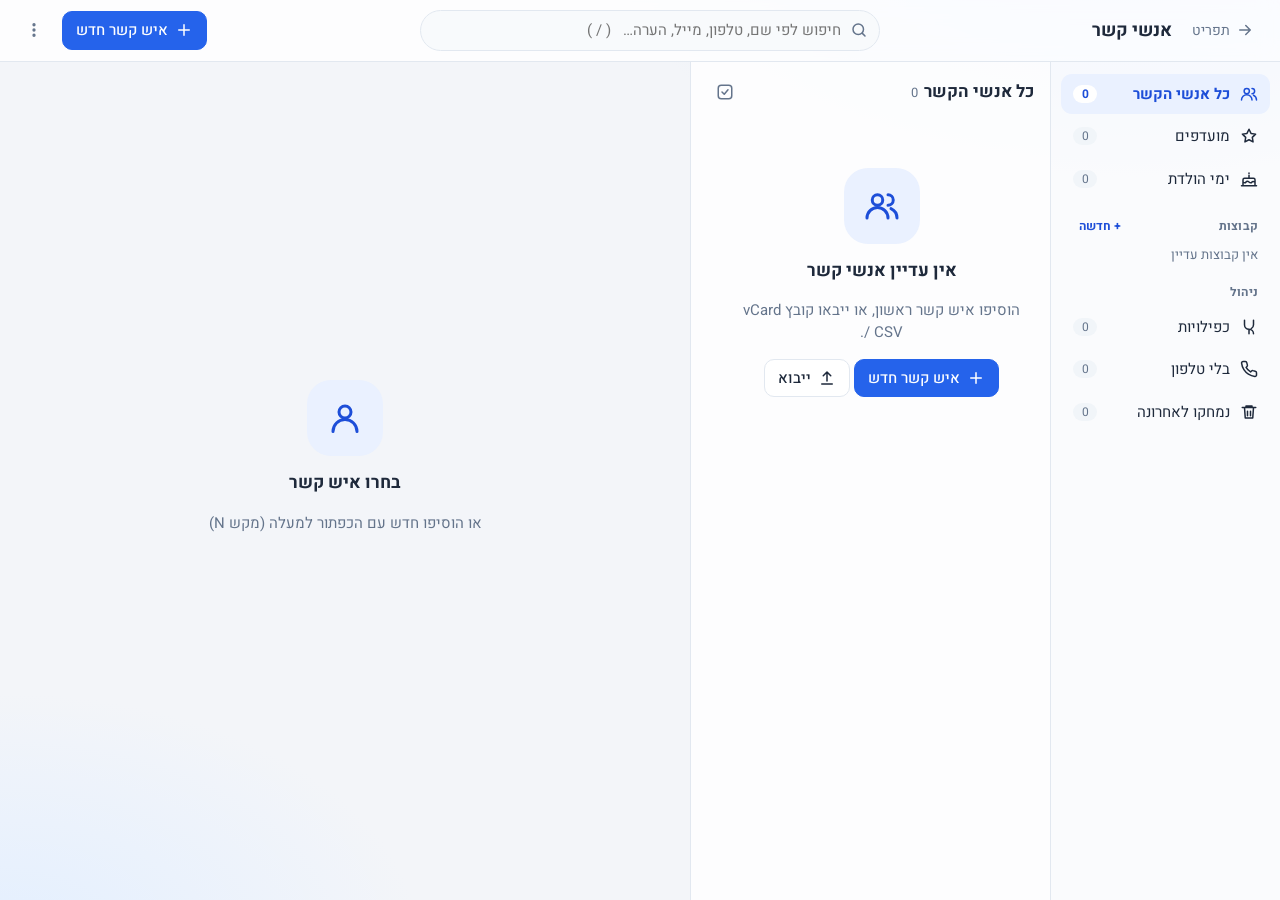
==== contacts.html @ cca6d405 "Add files via upload" ====
<!DOCTYPE html>
<html lang="he" dir="rtl">
<head>
<meta charset="utf-8">
<meta name="viewport" content="width=device-width, initial-scale=1">
<title>אנשי קשר</title>
<link href="https://fonts.googleapis.com/css2?family=Heebo:wght@400;500;700;800&display=swap" rel="stylesheet">
<link rel="stylesheet" href="site.css">
<style>
:root{--bg:#f3f5f9;--ink:#1e293b;--mut:#64748b;--line:#e2e8f0;--card:#fff;--ac:#2563eb;--ac2:#1d4ed8;--acs:#eaf1ff;--bad:#dc2626;--bads:#fee2e2;--soft:#f8fafc;--ok:#15803d;--star:#f59e0b}
*{box-sizing:border-box}
html,body{height:100%}
body{margin:0;color:var(--ink);font:15px/1.5 Heebo,'Segoe UI',Arial,sans-serif;background:radial-gradient(900px 480px at 88% -10%,#dbe7ff 0,transparent 60%),radial-gradient(700px 420px at 0% 105%,#e3efff 0,transparent 60%),var(--bg);background-attachment:fixed;display:flex;flex-direction:column;overflow:hidden}
:focus-visible{outline:2px solid var(--ac);outline-offset:2px}
[hidden]{display:none!important}
button{font:inherit;cursor:pointer}
input,select,textarea{font:inherit;color:inherit}
svg.i{width:18px;height:18px;fill:none;stroke:currentColor;stroke-width:2;stroke-linecap:round;stroke-linejoin:round;flex:none}

/* header */
header{background:#ffffffcc;backdrop-filter:blur(10px);border-bottom:1px solid var(--line);padding:10px 16px;display:flex;align-items:center;gap:10px;flex:none;z-index:20}
header h1{margin:0;font-size:18px;font-weight:700;white-space:nowrap}
.back{display:inline-flex;align-items:center;gap:6px;color:var(--mut);text-decoration:none;padding:6px 10px;border-radius:8px;font-size:14px;transition:background .15s,color .15s}
.back:hover{background:var(--acs);color:var(--ac2)}
.back svg{transform:scaleX(-1)}
.search{flex:1;max-width:460px;position:relative;margin-inline:auto}
.search svg{position:absolute;top:50%;right:12px;transform:translateY(-50%);color:var(--mut);pointer-events:none}
.search input{width:100%;border:1px solid var(--line);background:var(--soft);border-radius:99px;padding:8px 38px 8px 36px;outline:none;transition:border-color .15s,box-shadow .15s,background .15s}
.search input:focus{background:#fff;border-color:#93b4f5;box-shadow:0 0 0 3px #2563eb1f}
.search .x{position:absolute;top:50%;left:8px;transform:translateY(-50%);border:0;background:none;color:var(--mut);padding:4px;border-radius:50%;display:none}
.search.has .x{display:block}
.btn{display:inline-flex;align-items:center;gap:7px;border:1px solid var(--line);background:#fff;color:var(--ink);border-radius:10px;padding:7px 13px;font-weight:500;transition:background .15s,border-color .15s,transform .1s}
.btn:hover{background:var(--soft);border-color:#cbd5e1}
.btn:active{transform:scale(.97)}
.btn.pri{background:var(--ac);border-color:var(--ac);color:#fff}
.btn.pri:hover{background:var(--ac2)}
.btn.bad{color:var(--bad)}
.btn.bad:hover{background:var(--bads);border-color:#fca5a5}
.ib{width:36px;height:36px;display:inline-grid;place-items:center;border:0;background:none;border-radius:10px;color:var(--mut);transition:background .15s,color .15s}
.ib:hover{background:var(--acs);color:var(--ac2)}
.ib.on{color:var(--star)}
.ib.on svg{fill:var(--star)}
#menuBtn,#burger{position:relative}
.menu{position:absolute;top:calc(100% + 6px);left:0;min-width:230px;background:#fff;border:1px solid var(--line);border-radius:14px;box-shadow:0 18px 40px #0f172a24;padding:6px;z-index:50;animation:dlgIn .2s both}
.menu button{display:flex;width:100%;align-items:center;gap:10px;border:0;background:none;text-align:right;padding:9px 12px;border-radius:9px;color:var(--ink)}
.menu button:hover{background:var(--acs)}
.menu hr{border:0;border-top:1px solid var(--line);margin:5px 4px}
.menu .lbl{font-size:12px;color:var(--mut);padding:6px 12px 2px}
.menu button.cur{color:var(--ac2);font-weight:700}

/* layout */
.app{flex:1;min-height:0;display:grid;grid-template-columns:230px 360px 1fr;gap:0}
aside{border-inline-end:1px solid var(--line);background:#ffffffa6;overflow:auto;padding:12px 10px;display:flex;flex-direction:column;gap:2px}
.nav{display:flex;align-items:center;gap:10px;width:100%;border:0;background:none;text-align:right;padding:9px 12px;border-radius:11px;color:var(--ink);transition:background .15s}
.nav:hover{background:#eef2f9}
.nav.on{background:var(--acs);color:var(--ac2);font-weight:700}
.nav .n{margin-inline-start:auto;font-size:12px;color:var(--mut);background:#f1f5f9;border-radius:99px;padding:0 8px;min-width:24px;text-align:center}
.nav.on .n{background:#fff;color:var(--ac2)}
.side-h{display:flex;align-items:center;justify-content:space-between;color:var(--mut);font-size:12px;font-weight:700;padding:14px 12px 4px;letter-spacing:.02em}
.side-h button{border:0;background:none;color:var(--ac2);font-weight:700;font-size:12px;padding:2px 6px;border-radius:6px}
.side-h button:hover{background:var(--acs)}
.gdot{width:10px;height:10px;border-radius:50%;flex:none}

.listpane{display:flex;flex-direction:column;min-height:0;border-inline-end:1px solid var(--line);background:#ffffffd9}
.lh{padding:12px 16px 8px;display:flex;align-items:center;gap:8px;flex:none}
.lh h2{margin:0;font-size:17px;flex:1}
.lh small{color:var(--mut);font-weight:400;font-size:13px;margin-inline-start:6px}
.bulk{display:flex;align-items:center;gap:6px;padding:8px 12px;background:var(--acs);border-block:1px solid #c3d6fb;flex:none;flex-wrap:wrap}
.bulk b{margin-inline-end:auto;color:var(--ac2)}
.bulk .btn{padding:5px 10px;font-size:13px}
.lwrap{flex:1;min-height:0;position:relative;display:flex}
#list{flex:1;overflow:auto;padding:0 6px 80px;scroll-behavior:smooth}
.sec{position:sticky;top:0;z-index:2;background:#f3f6fbee;backdrop-filter:blur(6px);color:var(--ac2);font-weight:800;font-size:13px;padding:4px 12px;border-radius:8px;margin:6px 0 2px}
.row{display:flex;align-items:center;gap:12px;padding:8px 10px;border-radius:13px;cursor:pointer;transition:background .12s;user-select:none}
.row:hover{background:#eef2f9}
.row.on{background:var(--acs)}
.row .t{flex:1;min-width:0}
.row .t b{display:block;font-weight:600;white-space:nowrap;overflow:hidden;text-overflow:ellipsis}
.row .t span{display:block;color:var(--mut);font-size:13px;white-space:nowrap;overflow:hidden;text-overflow:ellipsis}
.row .st{color:var(--star);display:flex}
.row .st svg{width:15px;height:15px;fill:var(--star);stroke:var(--star)}
.row .ck{width:20px;height:20px;border-radius:6px;border:2px solid #cbd5e1;display:none;place-items:center;flex:none;background:#fff;color:#fff}
.selmode .row .ck{display:grid}
.row.pk .ck{background:var(--ac);border-color:var(--ac)}
.row .ck svg{width:13px;height:13px;stroke-width:3.2}
.av{width:42px;height:42px;border-radius:50%;display:grid;place-items:center;color:#fff;font-weight:700;font-size:16px;flex:none;overflow:hidden;background-size:cover;background-position:center}
.av img{width:100%;height:100%;object-fit:cover;display:block}
.az{width:22px;display:flex;flex-direction:column;justify-content:center;align-items:center;font-size:10px;color:var(--mut);padding:4px 0;flex:none;overflow:hidden}
.az button{border:0;background:none;color:inherit;font-size:10.5px;line-height:1.35;padding:0 4px;font-weight:700}
.az button:hover{color:var(--ac2)}
.fab{position:absolute;bottom:16px;left:16px;width:54px;height:54px;border-radius:18px;border:0;background:linear-gradient(135deg,var(--ac),#4f8ff7);color:#fff;display:none;place-items:center;box-shadow:0 10px 24px #2563eb55}
.fab svg{width:24px;height:24px;stroke-width:2.4}
.empty{text-align:center;color:var(--mut);padding:50px 24px}
.empty .big{width:76px;height:76px;margin:0 auto 14px;border-radius:24px;background:var(--acs);color:var(--ac2);display:grid;place-items:center}
.empty .big svg{width:36px;height:36px}
.empty h3{margin:0 0 6px;color:var(--ink)}

/* detail */
.detail{overflow:auto;padding:28px 32px 60px;min-width:0}
.dcard{max-width:640px;margin:0 auto;animation:rise .35s both}
.dtop{display:flex;align-items:center;gap:20px;margin-bottom:18px}
.dtop .av{width:104px;height:104px;font-size:40px;box-shadow:0 10px 26px #0f172a25}
.dtop h2{margin:0;font-size:27px;line-height:1.2;font-weight:800;word-break:break-word}
.dtop p{margin:3px 0 0;color:var(--mut)}
.dtop .tools{margin-inline-start:auto;align-self:flex-start;display:flex;gap:2px}
.chips{display:flex;flex-wrap:wrap;gap:6px;margin:0 0 16px}
.chip{display:inline-flex;align-items:center;gap:6px;font-size:12.5px;background:#fff;border:1px solid var(--line);border-radius:99px;padding:2px 11px}
.acts{display:grid;grid-template-columns:repeat(auto-fit,minmax(86px,1fr));gap:10px;margin-bottom:18px}
.act{display:flex;flex-direction:column;align-items:center;gap:6px;background:#fff;border:1px solid var(--line);border-radius:16px;padding:12px 6px;text-decoration:none;color:var(--ac2);font-size:13px;font-weight:500;transition:transform .15s,box-shadow .15s,border-color .15s}
.act:hover{transform:translateY(-3px);box-shadow:0 10px 22px #2563eb1f;border-color:#b7cffa}
.act svg{width:22px;height:22px}
.act.dis{opacity:.4;pointer-events:none}
.block{background:#fff;border:1px solid var(--line);border-radius:18px;margin-bottom:14px;overflow:hidden}
.fld{display:flex;align-items:center;gap:12px;padding:11px 16px;border-top:1px solid var(--line)}
.fld:first-child{border-top:0}
.fld .k{width:64px;flex:none;color:var(--mut);font-size:12.5px}
.fld .v{flex:1;min-width:0;word-break:break-word}
.fld .v a{color:var(--ac2);text-decoration:none}
.fld .v a:hover{text-decoration:underline}
.fld .v bdi{unicode-bidi:isolate}
.fld .mini{display:flex;gap:2px;opacity:0;transition:opacity .15s}
.fld:hover .mini,.fld:focus-within .mini{opacity:1}
.mini a,.mini button{width:30px;height:30px;display:grid;place-items:center;border:0;background:none;border-radius:8px;color:var(--mut);text-decoration:none}
.mini a:hover,.mini button:hover{background:var(--acs);color:var(--ac2)}
.mini svg{width:16px;height:16px}
.notes{white-space:pre-wrap}
.meta{color:var(--mut);font-size:12.5px;text-align:center;margin-top:14px}
.dempty{height:100%;display:grid;place-items:center;color:var(--mut);text-align:center}
.back-l{display:none}

/* dups */
.dup{background:#fff;border:1px solid var(--line);border-radius:16px;padding:10px;margin:8px 4px}
.dup .why{font-size:12.5px;color:var(--warn,#b45309);background:#fef1dc;border-radius:99px;display:inline-block;padding:1px 10px;margin:2px 4px 6px}
.dup .row{cursor:default}
.dup .row:hover{background:none}
.dup .bar{display:flex;gap:8px;padding:6px 4px 2px}

/* dialogs */
dialog{border:0;border-radius:22px;padding:0;box-shadow:0 30px 80px #0f172a45;width:min(560px,94vw);max-height:92vh;color:var(--ink);background:#fff}
dialog::backdrop{background:#0f172a66;backdrop-filter:blur(3px)}
dialog.sm{width:min(400px,94vw)}
.dform{display:flex;flex-direction:column;max-height:92vh}
.dh{padding:16px 22px;border-bottom:1px solid var(--line);display:flex;align-items:center;gap:10px;flex:none}
.dh h2{margin:0;font-size:18px;flex:1}
.db{padding:18px 22px;overflow:auto;flex:1}
.df{padding:12px 22px;border-top:1px solid var(--line);display:flex;gap:8px;justify-content:flex-end;flex:none;background:var(--soft)}
.pic{display:flex;align-items:center;gap:16px;margin-bottom:16px}
.pic .av{width:78px;height:78px;font-size:30px}
.g2{display:grid;grid-template-columns:1fr 1fr;gap:10px}
label.l{display:block;font-size:12.5px;color:var(--mut);margin:12px 0 4px;font-weight:500}
.g2 label.l:first-child{margin-top:0}
.in{width:100%;border:1px solid var(--line);background:#fff;border-radius:10px;padding:8px 11px;outline:none;transition:border-color .15s,box-shadow .15s}
.in:focus{border-color:#93b4f5;box-shadow:0 0 0 3px #2563eb1f}
textarea.in{min-height:84px;resize:vertical}
.multi{display:flex;flex-direction:column;gap:8px}
.mrow{display:flex;gap:6px}
.mrow select{width:92px;flex:none}
.mrow .in:nth-child(2){flex:1}
.add{border:0;background:none;color:var(--ac2);font-weight:700;padding:6px 2px;display:inline-flex;align-items:center;gap:6px;align-self:flex-start}
.gpick{display:flex;flex-wrap:wrap;gap:6px}
.gpick label{display:inline-flex;align-items:center;gap:6px;border:1px solid var(--line);border-radius:99px;padding:3px 12px;cursor:pointer;user-select:none;font-size:13.5px}
.gpick input{display:none}
.gpick label:has(input:checked){background:var(--acs);border-color:#93b4f5;color:var(--ac2);font-weight:700}
.err{color:var(--bad);font-size:13px;margin-inline-end:auto;align-self:center}
.plist{display:flex;flex-direction:column;gap:6px}
.plist button{display:flex;align-items:center;gap:10px;width:100%;text-align:right;border:1px solid var(--line);background:#fff;border-radius:12px;padding:10px 14px}
.plist button:hover{background:var(--acs)}

#toast{position:fixed;bottom:22px;left:50%;transform:translateX(-50%) translateY(20px);background:#0f172a;color:#fff;border-radius:14px;padding:10px 16px;display:flex;align-items:center;gap:14px;opacity:0;pointer-events:none;transition:.25s;z-index:200;box-shadow:0 14px 34px #0f172a50;max-width:92vw}
#toast.show{opacity:1;transform:translateX(-50%);pointer-events:auto}
#toast button{border:0;background:none;color:#7fb0ff;font-weight:700;padding:0}
.overlay{position:fixed;inset:0;z-index:150;background:#2563ebcc;color:#fff;display:none;place-items:center;font-size:24px;font-weight:700;backdrop-filter:blur(4px)}
.overlay.on{display:grid}
@keyframes rise{from{opacity:0;transform:translateY(12px)}}

/* responsive */
@media(max-width:1020px){.app{grid-template-columns:340px 1fr}aside{position:fixed;inset:0 0 0 auto;width:260px;z-index:60;background:#fff;transform:translateX(105%);transition:transform .25s}body.side aside{transform:none;box-shadow:-20px 0 50px #0f172a30}.scrim{display:none}body.side .scrim{display:block;position:fixed;inset:0;background:#0f172a55;z-index:55}}
@media(min-width:1021px){#burger{display:none}.scrim{display:none!important}}
@media(max-width:760px){
 .app{grid-template-columns:1fr}
 .listpane{border:0}
 .detail{position:fixed;inset:0;z-index:40;background:var(--bg);padding:14px 16px 60px;transform:translateX(-102%);transition:transform .25s}
 body.showd .detail{transform:none}
 .back-l{display:inline-flex}
 .dtop{flex-wrap:wrap;gap:14px}.dtop .av{width:84px;height:84px;font-size:32px}
 .dtop .tools{margin:0}
 .fab{display:grid}
 .hide-m{display:none}
 .back .t{display:none}
 .fld .mini{opacity:1}
 .g2{grid-template-columns:1fr}
}
@media print{header,aside,.listpane,.acts,.tools,.mini,.back-l{display:none!important}.detail{position:static;transform:none;overflow:visible}body{display:block;overflow:visible;background:#fff}.app{display:block}}
</style>
</head>
<body>
<div id="topbar"></div>
<header>
  <a class="back" href="index.html"><svg class="i" viewBox="0 0 24 24"><path d="M19 12H5M11 6l-6 6 6 6"/></svg><span class="t">תפריט</span></a>
  <button class="ib" id="burger" aria-label="תפריט צד"><svg class="i" viewBox="0 0 24 24"><path d="M3 6h18M3 12h18M3 18h18"/></svg></button>
  <h1 class="hide-m">אנשי קשר</h1>
  <div class="search" id="sbox">
    <svg class="i" viewBox="0 0 24 24"><circle cx="11" cy="11" r="7"/><path d="m20 20-3.5-3.5"/></svg>
    <input id="q" type="search" placeholder="חיפוש לפי שם, טלפון, מייל, הערה…   ( / )" autocomplete="off" aria-label="חיפוש">
    <button class="x" id="qx" aria-label="ניקוי חיפוש"><svg class="i" viewBox="0 0 24 24"><path d="M18 6 6 18M6 6l12 12"/></svg></button>
  </div>
  <button class="btn pri hide-m" data-act="new"><svg class="i" viewBox="0 0 24 24"><path d="M12 5v14M5 12h14"/></svg>איש קשר חדש</button>
  <div style="position:relative">
    <button class="ib" id="menuBtn" aria-label="עוד אפשרויות" aria-haspopup="true"><svg class="i" viewBox="0 0 24 24"><circle cx="12" cy="5" r="1.2"/><circle cx="12" cy="12" r="1.2"/><circle cx="12" cy="19" r="1.2"/></svg></button>
    <div class="menu" id="menu" hidden></div>
  </div>
</header>
<div class="scrim" id="scrim"></div>
<div class="app" id="appEl">
  <aside id="side"></aside>
  <section class="listpane" id="lp">
    <div class="lh"><h2 id="vt">כל אנשי הקשר</h2>
      <button class="ib" data-act="selmode" title="בחירה מרובה" aria-label="בחירה מרובה"><svg class="i" viewBox="0 0 24 24"><rect x="3" y="3" width="18" height="18" rx="4"/><path d="m8 12 3 3 5-6"/></svg></button>
    </div>
    <div class="bulk" id="bulk" hidden></div>
    <div class="lwrap"><div id="list"></div><div class="az" id="az"></div>
      <button class="fab" data-act="new" aria-label="איש קשר חדש"><svg class="i" viewBox="0 0 24 24"><path d="M12 5v14M5 12h14"/></svg></button></div>
  </section>
  <main class="detail" id="detail"></main>
</div>

<dialog id="dlgE"></dialog>
<dialog id="dlgG" class="sm"></dialog>
<dialog id="dlgP" class="sm"></dialog>
<input type="file" id="file" accept=".vcf,.csv,.json,text/vcard,text/csv,application/json" hidden>
<input type="file" id="photoIn" accept="image/*" hidden>
<div id="toast"></div>
<div class="overlay" id="drop">שחררו כאן כדי לייבא אנשי קשר</div>
<script src="site.js"></script>
<script>
(function(){
'use strict';
var $=function(i){return document.getElementById(i)};
var KEY='contactsV1';
var COLORS=['#2563eb','#7c3aed','#db2777','#dc2626','#ea580c','#ca8a04','#16a34a','#0d9488','#0891b2','#4f46e5','#9333ea','#be185d'];
var GCOL=['#2563eb','#16a34a','#ea580c','#9333ea','#db2777','#0d9488','#ca8a04','#dc2626'];
var PL={mobile:'נייד',home:'בית',work:'עבודה',main:'ראשי',fax:'פקס',other:'אחר'};
var EL={personal:'אישי',work:'עבודה',other:'אחר'};
var NOYEAR='1904';
var S={contacts:[],groups:[],sortBy:'first',view:'all',q:'',sel:null,selmode:false,picked:{}};
var undoSnap=null,toastT=null;

/* ---------- icons ---------- */
var P={
 phone:'<path d="M22 16.9v3a2 2 0 0 1-2.2 2 19.8 19.8 0 0 1-8.6-3.1 19.5 19.5 0 0 1-6-6A19.8 19.8 0 0 1 2.1 4.2 2 2 0 0 1 4.1 2h3a2 2 0 0 1 2 1.7c.1 1 .4 1.9.7 2.8a2 2 0 0 1-.5 2.1L8.1 9.9a16 16 0 0 0 6 6l1.3-1.3a2 2 0 0 1 2.1-.4c.9.3 1.8.6 2.8.7a2 2 0 0 1 1.7 2z"/>',
 sms:'<path d="M21 15a2 2 0 0 1-2 2H7l-4 4V5a2 2 0 0 1 2-2h14a2 2 0 0 1 2 2z"/>',
 wa:'<path d="M3 21l1.7-5A8.5 8.5 0 1 1 8 19.3z"/><path d="M9 9c0 3 3 6 6 6l1.2-1.4-2-1-1 .6c-.8-.4-1.6-1.2-2-2l.6-1-1-2z"/>',
 mail:'<rect x="3" y="5" width="18" height="14" rx="2"/><path d="m3 7 9 6 9-6"/>',
 star:'<path d="m12 3 2.7 5.6 6.1.9-4.4 4.3 1 6.1L12 17l-5.4 2.9 1-6.1L3.2 9.5l6.1-.9z"/>',
 edit:'<path d="M12 20h9M16.5 3.5a2.1 2.1 0 0 1 3 3L7 19l-4 1 1-4z"/>',
 trash:'<path d="M3 6h18M8 6V4h8v2M6 6l1 14h10l1-14M10 11v6M14 11v6"/>',
 user:'<circle cx="12" cy="8" r="4"/><path d="M4 21a8 8 0 0 1 16 0"/>',
 users:'<circle cx="9" cy="8" r="3.5"/><path d="M2 20a7 7 0 0 1 14 0M16 4.5a3.5 3.5 0 0 1 0 7M22 20a7 7 0 0 0-4-6.3"/>',
 cake:'<path d="M4 21v-8a2 2 0 0 1 2-2h12a2 2 0 0 1 2 2v8M2 21h20M4 16c2 1.5 3 1.5 4 0s2.5-1.5 4 0 3 1.5 4 0 2-1 4 0M12 11V7M12 4v.5"/>',
 copy:'<rect x="9" y="9" width="11" height="11" rx="2"/><path d="M5 15V6a2 2 0 0 1 2-2h9"/>',
 map:'<path d="M12 21s7-6.2 7-11.5A7 7 0 0 0 5 9.5C5 14.8 12 21 12 21z"/><circle cx="12" cy="9.5" r="2.5"/>',
 globe:'<circle cx="12" cy="12" r="9"/><path d="M3 12h18M12 3a14 14 0 0 1 0 18M12 3a14 14 0 0 0 0 18"/>',
 plus:'<path d="M12 5v14M5 12h14"/>',
 x:'<path d="M18 6 6 18M6 6l12 12"/>',
 back:'<path d="M19 12H5M11 6l-6 6 6 6"/>',
 dl:'<path d="M12 4v12M7 11l5 5 5-5M5 20h14"/>',
 ul:'<path d="M12 16V4M7 9l5-5 5 5M5 20h14"/>',
 merge:'<path d="M6 3v6a6 6 0 0 0 6 6 6 6 0 0 1 6 6M18 3v6a6 6 0 0 1-3 5.2M12 15v6"/>',
 restore:'<path d="M3 12a9 9 0 1 0 3-6.7L3 8M3 3v5h5"/>',
 check:'<path d="m5 12 5 5 9-10"/>',
 list:'<path d="M8 6h13M8 12h13M8 18h13M3.5 6h.01M3.5 12h.01M3.5 18h.01"/>',
 print:'<path d="M6 9V3h12v6M6 18H4a1 1 0 0 1-1-1v-6a2 2 0 0 1 2-2h14a2 2 0 0 1 2 2v6a1 1 0 0 1-1 1h-2M7 14h10v7H7z"/>',
 sort:'<path d="M7 4v16M3 16l4 4 4-4M17 20V4m-4 4 4-4 4 4"/>',
 note:'<path d="M14 3H7a2 2 0 0 0-2 2v14a2 2 0 0 0 2 2h10a2 2 0 0 0 2-2V8zM14 3v5h5M9 13h6M9 17h6"/>',
 cam:'<path d="M3 8a2 2 0 0 1 2-2h2l2-2h6l2 2h2a2 2 0 0 1 2 2v10a2 2 0 0 1-2 2H5a2 2 0 0 1-2-2z"/><circle cx="12" cy="13" r="3.5"/>',
 brief:'<rect x="3" y="7" width="18" height="13" rx="2"/><path d="M9 7V4h6v3M3 13h18"/>'
};
function ic(n,c){return '<svg class="i'+(c?' '+c:'')+'" viewBox="0 0 24 24">'+P[n]+'</svg>'}

/* ---------- utils ---------- */
function esc(s){return String(s==null?'':s).replace(/&/g,'&amp;').replace(/</g,'&lt;').replace(/>/g,'&gt;').replace(/"/g,'&quot;')}
function uid(){return Date.now().toString(36)+Math.random().toString(36).slice(2,8)}
function digits(s){return String(s||'').replace(/\D/g,'')}
function telHref(s){return 'tel:'+String(s).replace(/[^\d+]/g,'')}
function waNum(s){var d=digits(s),p=String(s).trim().charAt(0)==='+';if(p)return d;if(d.indexOf('00')===0)return d.slice(2);if(d.charAt(0)==='0')return '972'+d.slice(1);return d}
function toast(t,label,fn){var el=$('toast');el.innerHTML='<span>'+esc(t)+'</span>'+(label?'<button>'+esc(label)+'</button>':'');if(label)el.querySelector('button').onclick=function(){fn();el.classList.remove('show')};el.classList.add('show');clearTimeout(toastT);toastT=setTimeout(function(){el.classList.remove('show')},label?6500:2400)}
function normHe(ch){return({'ך':'כ','ם':'מ','ן':'נ','ף':'פ','ץ':'צ'})[ch]||ch}
function fullName(c){return [c.first,c.last].filter(Boolean).join(' ').trim()}
function title(c){return fullName(c)||c.company||(c.phones[0]&&c.phones[0].value)||(c.emails[0]&&c.emails[0].value)||'ללא שם'}
function sortKey(c){var a=S.sortBy==='last'?[c.last,c.first,c.company]:[c.first,c.last,c.company];var k=(a[0]||a[1]||a[2]||'').trim();return k||'~'}
function letter(c){var k=sortKey(c);if(k==='~')return '#';var ch=normHe(k.charAt(0).toUpperCase());if(/[\u05d0-\u05ea]/.test(ch)||/[A-Z]/.test(ch))return ch;return '#'}
function cmpKey(a,b){var ra=/[\u05d0-\u05ea]/.test(a.charAt(0))?0:/[A-Za-z]/.test(a.charAt(0))?1:2,rb=/[\u05d0-\u05ea]/.test(b.charAt(0))?0:/[A-Za-z]/.test(b.charAt(0))?1:2;return ra-rb||a.localeCompare(b,'he')}
function initials(c){var f=(c.first||'').trim().charAt(0),l=(c.last||'').trim().charAt(0);var s=(f+l)||(c.company||'').trim().charAt(0)||'';return s.toUpperCase()}
function color(c){var s=title(c),h=0;for(var i=0;i<s.length;i++)h=(h*31+s.charCodeAt(i))|0;return COLORS[Math.abs(h)%COLORS.length]}
function avatar(c,cls){var st='background:'+color(c);if(c.photo)return '<div class="av '+(cls||'')+'">'+'<img alt="" src="'+esc(c.photo)+'"></div>';var i=initials(c);return '<div class="av '+(cls||'')+'" style="'+st+'">'+(i?esc(i):ic('user'))+'</div>'}
function groupById(id){for(var i=0;i<S.groups.length;i++)if(S.groups[i].id===id)return S.groups[i]}
function byId(id){for(var i=0;i<S.contacts.length;i++)if(S.contacts[i].id===id)return S.contacts[i]}
function blank(){return{id:uid(),first:'',last:'',company:'',jobTitle:'',phones:[],emails:[],address:'',website:'',bday:'',notes:'',fav:false,groups:[],photo:'',created:Date.now(),updated:Date.now()}}
function fixC(c){var b=blank();for(var k in b)if(c[k]==null)c[k]=b[k];c.phones=(c.phones||[]).filter(function(p){return p&&p.value});c.emails=(c.emails||[]).filter(function(p){return p&&p.value});c.groups=c.groups||[];return c}

/* ---------- storage ---------- */
function load(){
  try{var d=JSON.parse(localStorage.getItem(KEY)||'null');if(d){S.contacts=(d.contacts||[]).map(fixC);S.groups=d.groups||[];S.sortBy=d.sortBy||'first'}}catch(e){}
  var lim=Date.now()-30*864e5;S.contacts=S.contacts.filter(function(c){return !c.deleted||c.deleted>lim});
}
function save(){
  try{localStorage.setItem(KEY,JSON.stringify({contacts:S.contacts,groups:S.groups,sortBy:S.sortBy}))}
  catch(e){toast('לא ניתן לשמור: האחסון בדפדפן מלא. מומלץ לייצא גיבוי ולהסיר תמונות.')}
}
function snap(){undoSnap=JSON.stringify({c:S.contacts,g:S.groups})}
function undo(){if(!undoSnap)return;var d=JSON.parse(undoSnap);S.contacts=d.c;S.groups=d.g;undoSnap=null;save();renderAll();toast('הפעולה בוטלה')}
function done(msg){save();renderAll();toast(msg,'ביטול',undo)}

/* ---------- query ---------- */
function live(){return S.contacts.filter(function(c){return !c.deleted})}
function nextBday(c){
  if(!c.bday)return null;var m=c.bday.match(/^(\d{4})-(\d\d)-(\d\d)$/);if(!m)return null;
  var now=new Date();now.setHours(0,0,0,0);var y=now.getFullYear(),mo=+m[2]-1,d=+m[3];
  var t=new Date(y,mo,d);if(t<now)t=new Date(y+1,mo,d);
  return Math.round((t-now)/864e5);
}
function ageOf(c){var m=c.bday&&c.bday.match(/^(\d{4})-(\d\d)-(\d\d)$/);if(!m||m[1]<=NOYEAR)return null;var n=new Date(),a=n.getFullYear()-(+m[1]);if(n.getMonth()+1<+m[2]||(n.getMonth()+1===+m[2]&&n.getDate()<+m[3]))a--;return a}
function hay(c){var g=c.groups.map(function(i){var x=groupById(i);return x?x.name:''}).join(' ');return [c.first,c.last,c.company,c.jobTitle,c.address,c.website,c.notes,g].concat(c.phones.map(function(p){return p.value+' '+digits(p.value)}),c.emails.map(function(p){return p.value})).join(' ').toLowerCase()}
function filtered(){
  var v=S.view,arr;
  if(v==='trash')arr=S.contacts.filter(function(c){return c.deleted});
  else{arr=live();
    if(v==='fav')arr=arr.filter(function(c){return c.fav});
    else if(v==='bday')arr=arr.filter(function(c){return c.bday&&nextBday(c)!=null});
    else if(v.indexOf('g:')===0){var gid=v.slice(2);arr=arr.filter(function(c){return c.groups.indexOf(gid)>-1})}
    else if(v==='nophone')arr=arr.filter(function(c){return !c.phones.length});
  }
  if(S.q){var q=S.q.toLowerCase().trim(),dq=digits(q),words=q.split(/\s+/);
    arr=arr.filter(function(c){var h=hay(c);return words.every(function(w){return h.indexOf(w)>-1})||(dq.length>=3&&h.indexOf(dq)>-1)})}
  if(v==='bday')arr.sort(function(a,b){return nextBday(a)-nextBday(b)});
  else arr.sort(function(a,b){return cmpKey(sortKey(a),sortKey(b))||sortKey(a).localeCompare(sortKey(b),'he')});
  return arr;
}

/* ---------- render: sidebar ---------- */
function cnt(f){return live().filter(f).length}
function renderSide(){
  var h='';
  function nav(v,icon,label,n){return '<button class="nav'+(S.view===v?' on':'')+'" data-view="'+esc(v)+'">'+icon+'<span>'+esc(label)+'</span>'+(n!=null?'<span class="n">'+n+'</span>':'')+'</button>'}
  h+=nav('all',ic('users'),'כל אנשי הקשר',live().length);
  h+=nav('fav',ic('star'),'מועדפים',cnt(function(c){return c.fav}));
  h+=nav('bday',ic('cake'),'ימי הולדת',cnt(function(c){return c.bday}));
  h+='<div class="side-h"><span>קבוצות</span><button data-act="newgroup">+ חדשה</button></div>';
  S.groups.forEach(function(g,i){h+=nav('g:'+g.id,'<span class="gdot" style="background:'+g.color+'"></span>',g.name,cnt(function(c){return c.groups.indexOf(g.id)>-1}))});
  if(!S.groups.length)h+='<div style="color:var(--mut);font-size:13px;padding:2px 12px">אין קבוצות עדיין</div>';
  h+='<div class="side-h"><span>ניהול</span></div>';
  var dn=dupSets().length;
  h+=nav('dups',ic('merge'),'כפילויות',dn);
  h+=nav('nophone',ic('phone'),'בלי טלפון',cnt(function(c){return !c.phones.length}));
  h+=nav('trash',ic('trash'),'נמחקו לאחרונה',S.contacts.filter(function(c){return c.deleted}).length);
  $('side').innerHTML=h;
}

/* ---------- render: list ---------- */
var VT={all:'כל אנשי הקשר',fav:'מועדפים',bday:'ימי הולדת',dups:'כפילויות',nophone:'בלי מספר טלפון',trash:'נמחקו לאחרונה'};
function viewTitle(){if(VT[S.view])return VT[S.view];var g=groupById(S.view.slice(2));return g?g.name:'אנשי קשר'}
function rowHtml(c,opt){
  opt=opt||{};var sub=c.company&&fullName(c)?c.company:(c.phones[0]?c.phones[0].value:(c.emails[0]?c.emails[0].value:''));
  if(S.view==='bday'){var n=nextBday(c);sub=n===0?'🎂 היום!':n===1?'מחר':'בעוד '+n+' ימים'}
  if(c.deleted){var left=30-Math.floor((Date.now()-c.deleted)/864e5);sub='יימחק לצמיתות בעוד '+Math.max(left,0)+' ימים'}
  return '<div class="row'+(S.sel===c.id&&!opt.dup?' on':'')+(S.picked[c.id]?' pk':'')+'" data-id="'+c.id+'" tabindex="0" role="button">'
   +'<span class="ck">'+ic('check')+'</span>'+avatar(c)
   +'<div class="t"><b>'+esc(title(c))+'</b><span dir="auto">'+esc(sub)+'</span></div>'
   +(c.fav&&!opt.dup?'<span class="st">'+ic('star')+'</span>':'')+'</div>';
}
function renderList(){
  document.body.classList.toggle('selmode',S.selmode);
  $('vt').innerHTML=esc(viewTitle());
  if(S.view==='dups'){renderDups();$('az').innerHTML='';renderBulk();return}
  var arr=filtered(),h='',last='',letters=[];
  $('vt').innerHTML=esc(viewTitle())+'<small>'+arr.length+'</small>';
  if(!arr.length){
    var all=live().length;
    var msg=S.q?['לא נמצאו תוצאות','נסו מילה אחרת או חפשו לפי מספר טלפון.']:S.view==='trash'?['הפח ריק','אנשי קשר שנמחקו יופיעו כאן למשך 30 יום.']:S.view==='fav'?['אין מועדפים','סמנו איש קשר בכוכב כדי לראות אותו כאן.']:S.view==='bday'?['אין ימי הולדת','הוסיפו תאריך לידה לאיש קשר כדי לראות אותו כאן.']:all?['אין כאן אנשי קשר','']:['אין עדיין אנשי קשר','הוסיפו איש קשר ראשון, או ייבאו קובץ vCard / CSV.'];
    h='<div class="empty"><div class="big">'+ic('users')+'</div><h3>'+msg[0]+'</h3><p>'+msg[1]+'</p>'+(!all&&!S.q?'<button class="btn pri" data-act="new">'+ic('plus')+'איש קשר חדש</button> <button class="btn" data-act="import">'+ic('ul')+'ייבוא</button>':'')+'</div>';
    $('list').innerHTML=h;$('az').innerHTML='';renderBulk();return}
  var byLetter=S.view!=='bday'&&S.view!=='trash';
  arr.forEach(function(c){
    if(byLetter){var L=letter(c);if(L!==last){last=L;letters.push(L);h+='<div class="sec" id="sec-'+letters.length+'">'+esc(L)+'</div>'}}
    h+=rowHtml(c)});
  $('list').innerHTML=h;
  $('az').innerHTML=letters.length>1?letters.map(function(L,i){return '<button data-az="'+(i+1)+'" tabindex="-1">'+esc(L)+'</button>'}).join(''):'';
  renderBulk();
}
function renderBulk(){
  var b=$('bulk'),n=Object.keys(S.picked).length,tr=S.view==='trash';
  var trashBar=tr&&!S.selmode&&S.contacts.some(function(c){return c.deleted});
  if(!S.selmode&&!trashBar){b.hidden=true;return}
  b.hidden=false;
  if(S.selmode){
    b.innerHTML='<b>'+n+' נבחרו</b><button class="btn" data-act="selall">בחר הכול</button>'+(tr?'<button class="btn" data-act="bulk-restore">'+ic('restore')+'שחזור</button><button class="btn bad" data-act="bulk-purge">'+ic('trash')+'מחיקה</button>':'<button class="btn" data-act="bulk-group">'+ic('users')+'לקבוצה</button><button class="btn" data-act="bulk-export">'+ic('dl')+'ייצוא</button><button class="btn bad" data-act="bulk-del">'+ic('trash')+'מחיקה</button>')+'<button class="ib" data-act="selmode" aria-label="סיום">'+ic('x')+'</button>';
  }else b.innerHTML='<b>הפח ריק אוטומטית אחרי 30 יום</b><button class="btn bad" data-act="empty-trash">ריקון הפח</button>';
}

/* ---------- render: detail ---------- */
function fld(k,v,mini){return '<div class="fld"><span class="k">'+k+'</span><div class="v">'+v+'</div>'+(mini?'<div class="mini">'+mini+'</div>':'')+'</div>'}
function copyBtn(t){return '<button data-copy="'+esc(t)+'" title="העתקה" aria-label="העתקה">'+ic('copy')+'</button>'}
function fmtDate(s){var m=s.match(/^(\d{4})-(\d\d)-(\d\d)$/);if(!m)return s;var mn=['ינואר','פברואר','מרץ','אפריל','מאי','יוני','יולי','אוגוסט','ספטמבר','אוקטובר','נובמבר','דצמבר'];return (+m[3])+' ב'+mn[+m[2]-1]+(m[1]>NOYEAR?' '+m[1]:'')}
function renderDetail(){
  var c=S.sel&&byId(S.sel),el=$('detail');
  if(!c){document.body.classList.remove('showd');el.innerHTML='<div class="dempty"><div><div class="empty" style="padding:0"><div class="big">'+ic('user')+'</div><h3>בחרו איש קשר</h3><p>או הוסיפו חדש עם הכפתור למעלה (מקש N)</p></div></div></div>';return}
  var h='<div class="dcard"><button class="btn back-l" data-act="closed" style="margin-bottom:12px">'+ic('back')+'חזרה</button>';
  h+='<div class="dtop">'+avatar(c)+'<div><h2>'+esc(title(c))+'</h2><p>'+esc([c.jobTitle,c.company&&fullName(c)?c.company:''].filter(Boolean).join(' · '))+'</p></div>';
  if(c.deleted)h+='<div class="tools"><button class="btn" data-act="restore" data-id="'+c.id+'">'+ic('restore')+'שחזור</button><button class="btn bad" data-act="purge" data-id="'+c.id+'">מחיקה לצמיתות</button></div></div>';
  else h+='<div class="tools"><button class="ib'+(c.fav?' on':'')+'" data-act="fav" data-id="'+c.id+'" title="מועדף" aria-label="מועדף">'+ic('star')+'</button><button class="ib" data-act="edit" data-id="'+c.id+'" title="עריכה" aria-label="עריכה">'+ic('edit')+'</button><button class="ib" data-act="vcf1" data-id="'+c.id+'" title="ייצוא vCard" aria-label="ייצוא">'+ic('dl')+'</button><button class="ib" data-act="del" data-id="'+c.id+'" title="מחיקה" aria-label="מחיקה">'+ic('trash')+'</button></div></div>';
  if(c.groups.length){h+='<div class="chips">'+c.groups.map(function(i){var g=groupById(i);return g?'<span class="chip"><span class="gdot" style="background:'+g.color+'"></span>'+esc(g.name)+'</span>':''}).join('')+'</div>'}
  if(!c.deleted){
    var p=c.phones[0],e=c.emails[0];
    h+='<div class="acts">'
     +'<a class="act'+(p?'':' dis')+'" '+(p?'href="'+esc(telHref(p.value))+'"':'')+'>'+ic('phone')+'התקשר</a>'
     +'<a class="act'+(p?'':' dis')+'" '+(p?'href="sms:'+esc(String(p.value).replace(/[^\d+]/g,''))+'"':'')+'>'+ic('sms')+'הודעה</a>'
     +'<a class="act'+(p?'':' dis')+'" '+(p?'href="https://wa.me/'+esc(waNum(p.value))+'" target="_blank" rel="noopener"':'')+'>'+ic('wa')+'וואטסאפ</a>'
     +'<a class="act'+(e?'':' dis')+'" '+(e?'href="mailto:'+esc(e.value)+'"':'')+'>'+ic('mail')+'מייל</a></div>';
  }
  var rows='';
  c.phones.forEach(function(p){rows+=fld(PL[p.label]||'טלפון','<bdi dir="ltr"><a href="'+esc(telHref(p.value))+'">'+esc(p.value)+'</a></bdi>',
    '<a href="sms:'+esc(String(p.value).replace(/[^\d+]/g,''))+'" title="הודעה">'+ic('sms')+'</a><a href="https://wa.me/'+esc(waNum(p.value))+'" target="_blank" rel="noopener" title="וואטסאפ">'+ic('wa')+'</a>'+copyBtn(p.value))});
  c.emails.forEach(function(p){rows+=fld(EL[p.label]||'מייל','<bdi dir="ltr"><a href="mailto:'+esc(p.value)+'">'+esc(p.value)+'</a></bdi>',copyBtn(p.value))});
  if(rows)h+='<div class="block">'+rows+'</div>';
  var more='';
  if(c.company)more+=fld('חברה',esc(c.company));
  if(c.address)more+=fld('כתובת','<span class="notes">'+esc(c.address)+'</span>','<a href="https://www.google.com/maps/search/?api=1&query='+encodeURIComponent(c.address)+'" target="_blank" rel="noopener" title="פתיחה במפה">'+ic('map')+'</a>'+copyBtn(c.address));
  if(c.website){var u=/^https?:/i.test(c.website)?c.website:'https://'+c.website;more+=fld('אתר','<bdi dir="ltr"><a href="'+esc(u)+'" target="_blank" rel="noopener">'+esc(c.website)+'</a></bdi>')}
  if(c.bday){var n=nextBday(c),a=ageOf(c);more+=fld('יום הולדת',esc(fmtDate(c.bday))+(a!=null?' · גיל '+a:'')+(n!=null?'<div style="color:var(--mut);font-size:13px">'+(n===0?'🎂 היום!':n===1?'מחר':'בעוד '+n+' ימים')+'</div>':''))}
  if(more)h+='<div class="block">'+more+'</div>';
  if(c.notes)h+='<div class="block">'+fld('הערות','<div class="notes">'+esc(c.notes)+'</div>')+'</div>';
  h+='<div class="meta">נוצר '+new Date(c.created).toLocaleDateString('he-IL')+(c.updated>c.created+6e4?' · עודכן '+new Date(c.updated).toLocaleDateString('he-IL'):'')+'</div>';
  if(!c.deleted)h+='<div style="text-align:center;margin-top:10px"><button class="btn" data-act="copyall" data-id="'+c.id+'">'+ic('copy')+'העתקת כל הפרטים</button></div>';
  el.innerHTML=h+'</div>';
}

/* ---------- duplicates ---------- */
function dupSets(){
  var l=live(),parent={};
  function f(x){while(parent[x]!==x)x=parent[x]=parent[parent[x]];return x}
  l.forEach(function(c){parent[c.id]=c.id});
  var keys={};
  function add(k,id,why){if(!k)return;(keys[k]=keys[k]||{ids:[],why:why}).ids.push(id)}
  l.forEach(function(c){
    c.phones.forEach(function(p){var d=digits(p.value).replace(/^972/,'0');if(d.length>=7)add('p'+d.slice(-9),c.id,'אותו מספר טלפון')});
    c.emails.forEach(function(p){add('e'+p.value.trim().toLowerCase(),c.id,'אותו מייל')});
    var n=fullName(c).toLowerCase().replace(/\s+/g,' ');if(n.indexOf(' ')>-1||n.length>3)add('n'+n,c.id,'אותו שם');
  });
  var why={};
  Object.keys(keys).forEach(function(k){var ids=keys[k].ids.filter(function(x,i,a){return a.indexOf(x)===i});if(ids.length>1){ids.forEach(function(x){parent[f(x)]=f(ids[0])});why[ids[0]]=keys[k].why}});
  var groups={};l.forEach(function(c){var r=f(c.id);(groups[r]=groups[r]||[]).push(c)});
  return Object.keys(groups).map(function(r){var g=groups[r];if(g.length<2)return null;var ws=[];Object.keys(keys).forEach(function(k){var ids=keys[k].ids;var inG=ids.filter(function(i){return g.some(function(c){return c.id===i})});if(inG.length>1&&ws.indexOf(keys[k].why)<0)ws.push(keys[k].why)});return{items:g,why:ws}}).filter(Boolean);
}
function renderDups(){
  var sets=dupSets();
  if(!sets.length){$('list').innerHTML='<div class="empty"><div class="big">'+ic('check')+'</div><h3>לא נמצאו כפילויות</h3><p>הכול נקי ומסודר.</p></div>';$('vt').innerHTML='כפילויות';return}
  $('vt').innerHTML='כפילויות<small>'+sets.length+'</small>';
  $('list').innerHTML=sets.map(function(s,i){return '<div class="dup"><div>'+s.why.map(function(w){return '<span class="why">'+esc(w)+'</span>'}).join('')+'</div>'+s.items.map(function(c){return rowHtml(c,{dup:1})}).join('')+'<div class="bar"><button class="btn pri" data-act="merge" data-set="'+i+'">'+ic('merge')+'מיזוג לאיש קשר אחד</button></div></div>'}).join('');
}
function mergeContacts(list){
  var b=list[0];
  list.slice(1).forEach(function(o){
    ['first','last','company','jobTitle','address','website','bday','photo'].forEach(function(k){if(!b[k]&&o[k])b[k]=o[k]});
    o.phones.forEach(function(p){if(!b.phones.some(function(x){return digits(x.value)===digits(p.value)}))b.phones.push(p)});
    o.emails.forEach(function(p){if(!b.emails.some(function(x){return x.value.toLowerCase()===p.value.toLowerCase()}))b.emails.push(p)});
    o.groups.forEach(function(g){if(b.groups.indexOf(g)<0)b.groups.push(g)});
    if(o.notes&&b.notes.indexOf(o.notes)<0)b.notes=(b.notes?b.notes+'\n':'')+o.notes;
    b.fav=b.fav||o.fav;b.created=Math.min(b.created,o.created);
    S.contacts.splice(S.contacts.indexOf(o),1);
  });
  b.updated=Date.now();return b;
}

/* ---------- editor ---------- */
var E=null;
function selHtml(map,cur){return '<select class="in">'+Object.keys(map).map(function(k){return '<option value="'+k+'"'+(k===cur?' selected':'')+'>'+map[k]+'</option>'}).join('')+'</select>'}
function multiRow(kind,it){
  var isP=kind==='phones';
  return '<div class="mrow">'+selHtml(isP?PL:EL,it.label)+'<input class="in" dir="ltr" style="text-align:right" type="'+(isP?'tel':'email')+'" placeholder="'+(isP?'מספר טלפון':'כתובת מייל')+'" value="'+esc(it.value)+'"><button class="ib" type="button" data-rm aria-label="הסרה">'+ic('x')+'</button></div>';
}
function openEditor(id){
  var c=id?byId(id):null;
  E=c?JSON.parse(JSON.stringify(c)):blank();E.isNew=!c;
  if(E.isNew){E.phones=[{label:'mobile',value:''}];E.emails=[]; if(S.view.indexOf('g:')===0)E.groups=[S.view.slice(2)]}
  var d=$('dlgE');
  d.innerHTML='<form class="dform" method="dialog" id="eform" novalidate><div class="dh"><h2>'+(E.isNew?'איש קשר חדש':'עריכת איש קשר')+'</h2><button type="button" class="ib" data-close aria-label="סגירה">'+ic('x')+'</button></div><div class="db">'
   +'<div class="pic"><div id="ePic"></div><div style="display:flex;gap:6px;flex-wrap:wrap"><button type="button" class="btn" id="ePhoto">'+ic('cam')+'הוספת תמונה</button><button type="button" class="btn" id="ePhotoRm">הסרה</button></div></div>'
   +'<div class="g2"><div><label class="l" for="eFirst">שם פרטי</label><input class="in" id="eFirst" value="'+esc(E.first)+'"></div><div><label class="l" for="eLast">שם משפחה</label><input class="in" id="eLast" value="'+esc(E.last)+'"></div></div>'
   +'<div class="g2"><div><label class="l" for="eComp">חברה / מוסד</label><input class="in" id="eComp" value="'+esc(E.company)+'"></div><div><label class="l" for="eJob">תפקיד</label><input class="in" id="eJob" value="'+esc(E.jobTitle)+'"></div></div>'
   +'<label class="l">טלפונים</label><div class="multi" id="eP"></div><button type="button" class="add" data-add="phones">'+ic('plus')+'הוספת טלפון</button>'
   +'<label class="l">מיילים</label><div class="multi" id="eM"></div><button type="button" class="add" data-add="emails">'+ic('plus')+'הוספת מייל</button>'
   +'<label class="l" for="eAdr">כתובת</label><textarea class="in" id="eAdr" style="min-height:58px">'+esc(E.address)+'</textarea>'
   +'<div class="g2"><div><label class="l" for="eWeb">אתר</label><input class="in" dir="ltr" style="text-align:right" id="eWeb" value="'+esc(E.website)+'"></div><div><label class="l" for="eBd">יום הולדת</label><input class="in" type="date" id="eBd" value="'+(E.bday&&E.bday.slice(0,4)>NOYEAR?esc(E.bday):'')+'"></div></div>'
   +'<label class="l">קבוצות</label><div class="gpick" id="eG">'+(S.groups.length?S.groups.map(function(g){return '<label><input type="checkbox" value="'+g.id+'"'+(E.groups.indexOf(g.id)>-1?' checked':'')+'><span class="gdot" style="background:'+g.color+'"></span>'+esc(g.name)+'</label>'}).join(''):'<span style="color:var(--mut);font-size:13px">אין קבוצות. אפשר ליצור בתפריט הצד.</span>')+'</div>'
   +'<label class="l" for="eNotes">הערות</label><textarea class="in" id="eNotes">'+esc(E.notes)+'</textarea>'
   +'</div><div class="df"><span class="err" id="eErr"></span><button type="button" class="btn" data-close>ביטול</button><button type="submit" class="btn pri">שמירה</button></div></form>';
  paintPic();fillMulti();
  d.showModal();setTimeout(function(){$('eFirst').focus()},30);
}
function paintPic(){$('ePic').innerHTML=avatar(Object.assign({},E,{first:$('eFirst')?$('eFirst').value:E.first,last:$('eLast')?$('eLast').value:E.last}));$('ePhotoRm').hidden=!E.photo}
function fillMulti(){
  $('eP').innerHTML=E.phones.map(function(p){return multiRow('phones',p)}).join('');
  $('eM').innerHTML=E.emails.map(function(p){return multiRow('emails',p)}).join('');
}
function readMulti(box){return Array.prototype.map.call(box.querySelectorAll('.mrow'),function(r){return{label:r.querySelector('select').value,value:r.querySelector('input').value.trim()}})}
function collect(){
  E.first=$('eFirst').value.trim();E.last=$('eLast').value.trim();E.company=$('eComp').value.trim();E.jobTitle=$('eJob').value.trim();
  E.phones=readMulti($('eP'));E.emails=readMulti($('eM'));
  E.address=$('eAdr').value.trim();E.website=$('eWeb').value.trim();E.bday=$('eBd').value||(E.bday&&E.bday.slice(0,4)===NOYEAR?E.bday:'');E.notes=$('eNotes').value.trim();
  E.groups=Array.prototype.map.call($('eG').querySelectorAll('input:checked'),function(i){return i.value});
}
function saveEditor(){
  collect();
  var ph=E.phones.filter(function(p){return p.value}),em=E.emails.filter(function(p){return p.value});
  if(!E.first&&!E.last&&!E.company&&!ph.length&&!em.length){$('eErr').textContent='יש למלא לפחות שם, חברה, טלפון או מייל';return}
  var badE=em.filter(function(p){return !/^[^\s@]+@[^\s@]+\.[^\s@]+$/.test(p.value)})[0];
  if(badE){$('eErr').textContent='כתובת מייל לא תקינה: '+badE.value;return}
  E.phones=ph;E.emails=em;E.updated=Date.now();
  snap();
  var isNew=E.isNew;delete E.isNew;
  if(isNew){S.contacts.push(E)}else{var i=S.contacts.indexOf(byId(E.id));S.contacts[i]=E}
  S.sel=E.id;
  if(S.view==='trash'||S.view==='dups')S.view='all';
  $('dlgE').close();
  done(isNew?'איש הקשר נוסף':'השינויים נשמרו');
  showDetail();
  var r=document.querySelector('.row[data-id="'+E.id+'"]');if(r)r.scrollIntoView({block:'nearest'});
  E=null;
}
function resizePhoto(file,cb){
  var fr=new FileReader();fr.onload=function(){var im=new Image();im.onload=function(){
    var s=256,cv=document.createElement('canvas');cv.width=cv.height=s;var x=cv.getContext('2d');
    var m=Math.min(im.width,im.height),sx=(im.width-m)/2,sy=(im.height-m)/2;x.drawImage(im,sx,sy,m,m,0,0,s,s);cb(cv.toDataURL('image/jpeg',.82))};
    im.onerror=function(){toast('לא ניתן לקרוא את התמונה')};im.src=fr.result};fr.readAsDataURL(file);
}

/* ---------- groups ---------- */
function groupDialog(g){
  var d=$('dlgG');
  d.innerHTML='<form method="dialog" class="dform" id="gform"><div class="dh"><h2>'+(g?'עריכת קבוצה':'קבוצה חדשה')+'</h2></div><div class="db"><label class="l" for="gName" style="margin-top:0">שם הקבוצה</label><input class="in" id="gName" value="'+esc(g?g.name:'')+'" maxlength="40" autocomplete="off"></div><div class="df">'+(g?'<button type="button" class="btn bad" id="gDel" style="margin-inline-end:auto">מחיקת קבוצה</button>':'')+'<button type="button" class="btn" data-close>ביטול</button><button class="btn pri" type="submit">שמירה</button></div></form>';
  d.showModal();$('gName').focus();$('gName').select();
  $('gform').onsubmit=function(e){e.preventDefault();var n=$('gName').value.trim();if(!n)return;
    if(S.groups.some(function(x){return x!==g&&x.name===n})){toast('קבוצה בשם הזה כבר קיימת');return}
    snap();if(g)g.name=n;else{g={id:uid(),name:n,color:GCOL[S.groups.length%GCOL.length]};S.groups.push(g)}
    d.close();if(!S.view||S.view==='all'&&!g)S.view='all';done('הקבוצה נשמרה')};
  if(g)$('gDel').onclick=function(){snap();S.groups=S.groups.filter(function(x){return x!==g});S.contacts.forEach(function(c){c.groups=c.groups.filter(function(i){return i!==g.id})});if(S.view==='g:'+g.id)S.view='all';d.close();done('הקבוצה נמחקה (אנשי הקשר נשארו)')};
}
function pickGroup(ids){
  var d=$('dlgP');
  if(!S.groups.length){toast('אין קבוצות. צרו קבוצה בתפריט הצד.');return}
  d.innerHTML='<div class="dform"><div class="dh"><h2>הוספה לקבוצה</h2><button class="ib" data-close aria-label="סגירה">'+ic('x')+'</button></div><div class="db"><div class="plist">'+S.groups.map(function(g){return '<button data-g="'+g.id+'"><span class="gdot" style="background:'+g.color+'"></span>'+esc(g.name)+'</button>'}).join('')+'</div></div></div>';
  d.showModal();
  d.onclick=function(e){var b=e.target.closest('[data-g]');if(!b)return;snap();ids.forEach(function(i){var c=byId(i);if(c&&c.groups.indexOf(b.dataset.g)<0)c.groups.push(b.dataset.g)});d.close();endSel();done('נוספו '+ids.length+' אנשי קשר לקבוצה')};
}

/* ---------- vCard / CSV ---------- */
function vEsc(s){return String(s||'').replace(/\\/g,'\\\\').replace(/\n/g,'\\n').replace(/,/g,'\\,').replace(/;/g,'\\;')}
function toVcf(list){
  return list.map(function(c){
    var L=['BEGIN:VCARD','VERSION:3.0','N:'+vEsc(c.last)+';'+vEsc(c.first)+';;;','FN:'+vEsc(title(c))];
    if(c.company)L.push('ORG:'+vEsc(c.company));if(c.jobTitle)L.push('TITLE:'+vEsc(c.jobTitle));
    var tm={mobile:'CELL',home:'HOME',work:'WORK',main:'VOICE',fax:'FAX',other:'VOICE'};
    c.phones.forEach(function(p){L.push('TEL;TYPE='+(tm[p.label]||'VOICE')+':'+p.value)});
    c.emails.forEach(function(p){L.push('EMAIL;TYPE='+(p.label==='work'?'WORK':p.label==='personal'?'HOME':'OTHER')+':'+p.value)});
    if(c.address)L.push('ADR;TYPE=HOME:;;'+vEsc(c.address.replace(/\n/g,', '))+';;;;');
    if(c.website)L.push('URL:'+c.website);
    if(c.bday)L.push('BDAY:'+(c.bday.slice(0,4)===NOYEAR?'--'+c.bday.slice(5):c.bday));
    if(c.notes)L.push('NOTE:'+vEsc(c.notes));
    var gn=c.groups.map(function(i){var g=groupById(i);return g?vEsc(g.name):''}).filter(Boolean);if(gn.length)L.push('CATEGORIES:'+gn.join(','));
    if(c.fav)L.push('X-FAVORITE:1');
    if(c.photo&&c.photo.indexOf('data:image/jpeg;base64,')===0)L.push('PHOTO;ENCODING=b;TYPE=JPEG:'+c.photo.slice(23));
    L.push('END:VCARD');return L.join('\r\n');
  }).join('\r\n')+'\r\n';
}
function vUn(s){return String(s||'').replace(/\\n/gi,'\n').replace(/\\([,;\\])/g,'$1')}
function vSplit(s){var out=[],cur='',i;for(i=0;i<s.length;i++){if(s[i]==='\\'){cur+=s[i]+(s[i+1]||'');i++}else if(s[i]===';'){out.push(cur);cur=''}else cur+=s[i]}out.push(cur);return out}
function qpDecode(s){try{var b=s.replace(/=\r?\n/g,'').replace(/=([0-9A-F]{2})/gi,function(_,h){return '%'+h});return decodeURIComponent(b)}catch(e){return s}}
function fromVcf(text){
  text=text.replace(/\r\n?/g,'\n').replace(/=\n(?=[^\n]*$)/gm,'=\n').replace(/\n[ \t]/g,'');
  var cards=text.split(/BEGIN:VCARD/i).slice(1),out=[];
  cards.forEach(function(blk){
    blk=blk.split(/END:VCARD/i)[0];var c=blank();var lines=blk.split('\n');
    // join quoted-printable soft breaks
    var ls=[];lines.forEach(function(l){if(ls.length&&/ENCODING=QUOTED-PRINTABLE/i.test(ls[ls.length-1])&&/=$/.test(ls[ls.length-1]))ls[ls.length-1]=ls[ls.length-1].slice(0,-1)+l;else ls.push(l)});
    var fn='';
    ls.forEach(function(line){
      var ix=line.indexOf(':');if(ix<1)return;var head=line.slice(0,ix),val=line.slice(ix+1);
      var parts=head.split(';'),name=parts[0].toUpperCase().replace(/^.*\./,''),params=parts.slice(1).join(';').toUpperCase();
      if(/QUOTED-PRINTABLE/.test(params))val=qpDecode(val);
      switch(name){
        case 'N':var n=vSplit(val);c.last=vUn(n[0]).trim();c.first=[vUn(n[1]),vUn(n[2])].filter(Boolean).join(' ').trim();break;
        case 'FN':fn=vUn(val).trim();break;
        case 'ORG':c.company=vSplit(val).map(vUn).filter(Boolean).join(' - ');break;
        case 'TITLE':c.jobTitle=vUn(val);break;
        case 'TEL':var l=/CELL|MOBILE/.test(params)?'mobile':/FAX/.test(params)?'fax':/HOME/.test(params)?'home':/WORK/.test(params)?'work':/PREF|MAIN/.test(params)?'main':'other';c.phones.push({label:l,value:val.replace(/^tel:/i,'').trim()});break;
        case 'EMAIL':c.emails.push({label:/WORK/.test(params)?'work':/HOME|INTERNET/.test(params)&&!/OTHER/.test(params)?'personal':'other',value:val.trim()});break;
        case 'ADR':c.address=c.address||vSplit(val).map(vUn).filter(Boolean).join(', ');break;
        case 'URL':c.website=c.website||val.trim();break;
        case 'BDAY':var m=val.replace(/-/g,'').match(/^(\d{4})?(\d\d)(\d\d)/);if(m)c.bday=(m[1]||NOYEAR)+'-'+m[2]+'-'+m[3];break;
        case 'NOTE':c.notes=vUn(val);break;
        case 'CATEGORIES':c._cats=vSplit(val.replace(/,/g,';')).map(vUn).map(function(x){return x.trim()}).filter(Boolean);break;
        case 'X-FAVORITE':c.fav=val.trim()==='1';break;
        case 'PHOTO':if(/ENCODING=B|BASE64/.test(params)){var tp=/PNG/.test(params)?'png':/GIF/.test(params)?'gif':'jpeg';c.photo='data:image/'+tp+';base64,'+val.replace(/\s/g,'')}else if(/^data:image/.test(val))c.photo=val;break;
      }
    });
    if(!c.first&&!c.last&&fn){var w=fn.split(/\s+/);c.first=w.shift();c.last=w.join(' ')}
    if(c.first||c.last||c.company||c.phones.length||c.emails.length)out.push(c);
  });
  return out;
}
function csvParse(t){
  t=t.replace(/^\uFEFF/,'');var rows=[],row=[],cur='',q=false,i,ch;
  var delim=(t.split('\n')[0].match(/;/g)||[]).length>(t.split('\n')[0].match(/,/g)||[]).length?';':',';
  for(i=0;i<t.length;i++){ch=t[i];
    if(q){if(ch==='"'){if(t[i+1]==='"'){cur+='"';i++}else q=false}else cur+=ch}
    else if(ch==='"')q=true;else if(ch===delim){row.push(cur);cur=''}
    else if(ch==='\n'||ch==='\r'){if(ch==='\r'&&t[i+1]==='\n')i++;row.push(cur);cur='';rows.push(row);row=[]}
    else cur+=ch}
  if(cur!==''||row.length){row.push(cur);rows.push(row)}
  return rows.filter(function(r){return r.some(function(x){return x.trim()})});
}
function fromCsv(text){
  var rows=csvParse(text);if(rows.length<2)return[];
  var H=rows[0].map(function(h){return h.trim().toLowerCase()});
  function find(re){for(var i=0;i<H.length;i++)if(re.test(H[i]))return i;return -1}
  function findAll(re){var o=[];H.forEach(function(h,i){if(re.test(h))o.push(i)});return o}
  var iF=find(/^(first name|given name|שם פרטי|first)$/),iL=find(/^(last name|family name|surname|שם משפחה|last)$/),iN=find(/^(name|full name|שם|שם מלא|display name)$/);
  var iC=find(/^(company|organization|organization name|organization 1 - name|חברה|מוסד|ארגון)/),iJ=find(/^(job title|title|organization 1 - title|תפקיד)/);
  var iP=findAll(/phone|tel|mobile|טלפון|נייד|פלאפון|סלולרי/).filter(function(i){return !/type|label|סוג/.test(H[i])}),iM=findAll(/e-?mail|מייל|דוא/).filter(function(i){return !/type|label|סוג/.test(H[i])});
  var iA=find(/address|כתובת/),iW=find(/website|url|אתר/),iB=find(/birthday|bday|יום הולדת|תאריך לידה/),iNo=find(/notes?|הערות|הערה/),iG=find(/labels?|groups?|categories|קבוצ/);
  var out=[];
  rows.slice(1).forEach(function(r){
    var c=blank(),g=function(i){return i>-1&&r[i]?String(r[i]).trim():''};
    c.first=g(iF);c.last=g(iL);if(!c.first&&!c.last&&g(iN)){var w=g(iN).split(/\s+/);c.first=w.shift();c.last=w.join(' ')}
    c.company=g(iC);c.jobTitle=g(iJ);c.address=g(iA);c.website=g(iW);c.notes=g(iNo);
    iP.forEach(function(i){String(r[i]||'').split(/\s*:::\s*/).forEach(function(v){v=v.trim();if(v)c.phones.push({label:'mobile',value:v})})});
    iM.forEach(function(i){String(r[i]||'').split(/\s*:::\s*/).forEach(function(v){v=v.trim();if(v)c.emails.push({label:'personal',value:v})})});
    var b=g(iB);var m=b.match(/^(\d{4})-(\d\d)-(\d\d)/)||b.match(/^(\d\d?)[\/.](\d\d?)[\/.](\d{4})$/);
    if(m){c.bday=m[1].length===4?m[1]+'-'+m[2]+'-'+m[3]:m[3]+'-'+('0'+m[2]).slice(-2)+'-'+('0'+m[1]).slice(-2)}
    var gs=g(iG);if(gs)c._cats=gs.split(/\s*:::\s*|\s*;\s*/).map(function(x){return x.replace(/^\*\s*/,'').trim()}).filter(function(x){return x&&x!=='myContacts'});
    if(c.first||c.last||c.company||c.phones.length||c.emails.length)out.push(c);
  });
  return out;
}
function csvCell(s){s=String(s==null?'':s);return /[",\n\r;]/.test(s)?'"'+s.replace(/"/g,'""')+'"':s}
function toCsv(list){
  var maxP=Math.max.apply(null,[1].concat(list.map(function(c){return c.phones.length}))),maxE=Math.max.apply(null,[1].concat(list.map(function(c){return c.emails.length})));
  var h=['שם פרטי','שם משפחה','חברה','תפקיד'],i;for(i=1;i<=maxP;i++)h.push('טלפון '+i);for(i=1;i<=maxE;i++)h.push('מייל '+i);h=h.concat(['כתובת','אתר','יום הולדת','קבוצות','מועדף','הערות']);
  var rows=[h.map(csvCell).join(',')];
  list.forEach(function(c){var r=[c.first,c.last,c.company,c.jobTitle];for(i=0;i<maxP;i++)r.push(c.phones[i]?c.phones[i].value:'');for(i=0;i<maxE;i++)r.push(c.emails[i]?c.emails[i].value:'');
    r=r.concat([c.address,c.website,c.bday&&c.bday.slice(0,4)>NOYEAR?c.bday:c.bday?c.bday.slice(5):'',c.groups.map(function(g){var x=groupById(g);return x?x.name:''}).filter(Boolean).join(';'),c.fav?'כן':'',c.notes]);rows.push(r.map(csvCell).join(','))});
  return '\uFEFF'+rows.join('\r\n');
}
function download(name,text,type){var a=document.createElement('a'),u=URL.createObjectURL(new Blob([text],{type:type+';charset=utf-8'}));a.href=u;a.download=name;document.body.appendChild(a);a.click();setTimeout(function(){URL.revokeObjectURL(u);a.remove()},500)}
function stamp(){return new Date().toISOString().slice(0,10)}
function exportAs(fmt,list){
  list=list||live();if(!list.length){toast('אין אנשי קשר לייצוא');return}
  if(fmt==='vcf')download('contacts-'+stamp()+'.vcf',toVcf(list),'text/vcard');
  else if(fmt==='csv')download('contacts-'+stamp()+'.csv',toCsv(list),'text/csv');
  else download('contacts-backup-'+stamp()+'.json',JSON.stringify({app:'contacts',v:1,contacts:list,groups:S.groups}),'application/json');
  toast('הקובץ ירד ('+list.length+' אנשי קשר)');
}
function importText(name,text){
  var list=[];
  try{
    if(/\.json$/i.test(name)||/^\s*[{\[]/.test(text)){var d=JSON.parse(text);var arr=Array.isArray(d)?d:d.contacts||[];(d.groups||[]).forEach(function(g){});
      list=arr.map(function(c){c=fixC(c);c._gnames=(c.groups||[]).map(function(i){var g=(d.groups||[]).filter(function(x){return x.id===i})[0];return g&&g.name}).filter(Boolean);c.groups=[];c._cats=c._gnames;delete c._gnames;return c})}
    else if(/\.csv$/i.test(name))list=fromCsv(text);
    else list=fromVcf(text);
  }catch(e){toast('הקובץ לא תקין: '+e.message);return}
  if(!list.length){toast('לא נמצאו אנשי קשר בקובץ');return}
  snap();var added=0,skipped=0;
  list.forEach(function(c){
    var exists=live().some(function(o){return fullName(o)===fullName(c)&&o.phones.map(function(p){return digits(p.value)}).join()===c.phones.map(function(p){return digits(p.value)}).join()&&o.emails.length===c.emails.length});
    if(exists){skipped++;return}
    var cats=c._cats||[];delete c._cats;
    cats.forEach(function(n){var g=S.groups.filter(function(x){return x.name===n})[0];if(!g){g={id:uid(),name:n,color:GCOL[S.groups.length%GCOL.length]};S.groups.push(g)}if(c.groups.indexOf(g.id)<0)c.groups.push(g.id)});
    c.id=uid();c.created=c.created||Date.now();c.updated=Date.now();delete c.deleted;S.contacts.push(c);added++;
  });
  done('יובאו '+added+' אנשי קשר'+(skipped?' ('+skipped+' כפולים דולגו)':''));
}
function readFiles(files){Array.prototype.forEach.call(files,function(f){var fr=new FileReader();fr.onload=function(){importText(f.name,String(fr.result))};fr.readAsText(f)})}

/* ---------- actions ---------- */
function showDetail(){document.body.classList.add('showd');renderList();renderDetail()}
function renderAll(){renderSide();renderList();renderDetail();updateSearchUI()}
function updateSearchUI(){$('sbox').classList.toggle('has',!!$('q').value)}
function endSel(){S.selmode=false;S.picked={};renderList()}
function copy(t,msg){(navigator.clipboard?navigator.clipboard.writeText(t):Promise.reject()).then(function(){toast(msg||'הועתק')}).catch(function(){var a=document.createElement('textarea');a.value=t;document.body.appendChild(a);a.select();try{document.execCommand('copy');toast(msg||'הועתק')}catch(e){}a.remove()})}
function allText(c){var L=[title(c)];if(c.company&&fullName(c))L.push(c.company);c.phones.forEach(function(p){L.push((PL[p.label]||'טלפון')+': '+p.value)});c.emails.forEach(function(p){L.push(p.value)});if(c.address)L.push(c.address);if(c.website)L.push(c.website);return L.join('\n')}
function pickedIds(){return Object.keys(S.picked)}
function trashIds(ids){snap();var t=Date.now();ids.forEach(function(i){var c=byId(i);if(c){c.deleted=t;c.fav=c.fav}});if(S.sel&&ids.indexOf(S.sel)>-1){S.sel=null;document.body.classList.remove('showd')}}

var A={
 'new':function(){openEditor()},
 edit:function(b){openEditor(b.dataset.id)},
 fav:function(b){var c=byId(b.dataset.id);c.fav=!c.fav;c.updated=Date.now();save();renderAll()},
 del:function(b){trashIds([b.dataset.id]);done('איש הקשר הועבר לפח')},
 restore:function(b){snap();var c=byId(b.dataset.id);delete c.deleted;if(S.view==='trash'){S.sel=null;document.body.classList.remove('showd')}done('איש הקשר שוחזר')},
 purge:function(b){if(!confirm('למחוק לצמיתות? לא ניתן לשחזר.'))return;S.contacts=S.contacts.filter(function(c){return c.id!==b.dataset.id});S.sel=null;document.body.classList.remove('showd');save();renderAll();toast('נמחק לצמיתות')},
 'empty-trash':function(){if(!confirm('לרוקן את הפח? המחיקה סופית.'))return;S.contacts=S.contacts.filter(function(c){return !c.deleted});S.sel=null;save();renderAll();toast('הפח רוקן')},
 vcf1:function(b){var c=byId(b.dataset.id);download(title(c).replace(/[\\/:*?"<>|]/g,'')+'.vcf',toVcf([c]),'text/vcard')},
 copyall:function(b){copy(allText(byId(b.dataset.id)),'הפרטים הועתקו')},
 closed:function(){document.body.classList.remove('showd')},
 selmode:function(){S.selmode=!S.selmode;S.picked={};renderList()},
 selall:function(){filtered().forEach(function(c){S.picked[c.id]=1});renderList()},
 'bulk-del':function(){var ids=pickedIds();if(!ids.length)return;trashIds(ids);endSel();done(ids.length+' אנשי קשר הועברו לפח')},
 'bulk-restore':function(){var ids=pickedIds();if(!ids.length)return;snap();ids.forEach(function(i){delete byId(i).deleted});endSel();done('שוחזרו '+ids.length)},
 'bulk-purge':function(){var ids=pickedIds();if(!ids.length||!confirm('למחוק '+ids.length+' אנשי קשר לצמיתות?'))return;S.contacts=S.contacts.filter(function(c){return ids.indexOf(c.id)<0});endSel();save();renderAll();toast('נמחקו לצמיתות')},
 'bulk-group':function(){var ids=pickedIds();if(ids.length)pickGroup(ids)},
 'bulk-export':function(){var ids=pickedIds();if(ids.length)exportAs('vcf',ids.map(byId))},
 newgroup:function(){groupDialog()},
 import:function(){$('file').click()},
 merge:function(b){var set=dupSets()[+b.dataset.set];if(!set)return;snap();var m=mergeContacts(set.items.slice());S.sel=m.id;done('אנשי הקשר מוזגו')}
};

document.addEventListener('click',function(e){
  var t=e.target;
  var m=t.closest('[data-act]');
  if(m&&A[m.dataset.act]){closeMenu();A[m.dataset.act](m);return}
  var cp=t.closest('[data-copy]');if(cp){copy(cp.dataset.copy);return}
  var v=t.closest('[data-view]');if(v){S.view=v.dataset.view;S.sel=null;S.picked={};document.body.classList.remove('side','showd');$('list').scrollTop=0;renderAll();return}
  var az=t.closest('[data-az]');if(az){var s=$('sec-'+az.dataset.az);if(s)$('list').scrollTo({top:s.offsetTop-4});return}
  var cl=t.closest('[data-close]');if(cl){var d=cl.closest('dialog');if(d)d.close();return}
  var r=t.closest('.row[data-id]');
  if(r&&!r.closest('.dup')){var id=r.dataset.id;if(S.selmode){if(S.picked[id])delete S.picked[id];else S.picked[id]=1;renderList()}else{S.sel=id;showDetail()}return}
  if(!t.closest('#menu')&&!t.closest('#menuBtn'))closeMenu();
});
document.addEventListener('keydown',function(e){
  var tag=(e.target.tagName||'').toLowerCase();
  if(e.key==='Enter'&&e.target.classList&&e.target.classList.contains('row')){e.target.click();return}
  if(tag==='input'||tag==='textarea'||tag==='select'){if(e.key==='Escape'&&e.target.id==='q'){e.target.value='';S.q='';renderAll();e.target.blur()}return}
  if(document.querySelector('dialog[open]'))return;
  if(e.ctrlKey||e.metaKey||e.altKey)return;
  if(e.key==='/'){e.preventDefault();$('q').focus()}
  else if(e.key==='n'||e.key==='N'||e.key==='מ'&&false){e.preventDefault();openEditor()}
  else if(e.key==='Escape'){if(S.selmode)endSel();else{closeMenu();document.body.classList.remove('side','showd')}}
  else if(e.key==='Delete'&&S.sel&&byId(S.sel)&&!byId(S.sel).deleted){trashIds([S.sel]);done('איש הקשר הועבר לפח')}
});

/* editor events */
$('dlgE').addEventListener('click',function(e){
  if(e.target===this){return}
  var b=e.target.closest('[data-add]');if(b){collect();E[b.dataset.add].push({label:b.dataset.add==='phones'?'mobile':'personal',value:''});fillMulti();var inp=$(b.dataset.add==='phones'?'eP':'eM').querySelector('.mrow:last-child input');if(inp)inp.focus();return}
  var rm=e.target.closest('[data-rm]');if(rm){collect();var row=rm.closest('.mrow'),box=row.parentNode,i=Array.prototype.indexOf.call(box.children,row);E[box.id==='eP'?'phones':'emails'].splice(i,1);fillMulti();return}
  if(e.target.id==='ePhoto'||e.target.closest('#ePhoto'))$('photoIn').click();
  if(e.target.id==='ePhotoRm'){E.photo='';paintPic()}
});
$('dlgE').addEventListener('input',function(e){if(e.target.id==='eFirst'||e.target.id==='eLast'){collect();paintPic()}});
$('dlgE').addEventListener('submit',function(e){e.preventDefault();saveEditor()});
$('dlgE').addEventListener('cancel',function(e){});
$('photoIn').onchange=function(){var f=this.files[0];this.value='';if(f&&E)resizePhoto(f,function(u){collect();E.photo=u;paintPic()})};

/* search */
var qT;$('q').addEventListener('input',function(){clearTimeout(qT);var v=this.value;updateSearchUI();qT=setTimeout(function(){S.q=v;renderList()},90)});
$('qx').onclick=function(){$('q').value='';S.q='';renderAll();$('q').focus()};

/* menu */
function menuHtml(){
  return '<div class="lbl">מיון לפי</div><button data-sort="first" class="'+(S.sortBy==='first'?'cur':'')+'">'+ic('sort')+'שם פרטי</button><button data-sort="last" class="'+(S.sortBy==='last'?'cur':'')+'">'+ic('sort')+'שם משפחה</button><hr>'
   +'<button data-act="import">'+ic('ul')+'ייבוא (vCard / CSV / גיבוי)</button><div class="lbl">ייצוא כל אנשי הקשר</div>'
   +'<button data-exp="vcf">'+ic('dl')+'vCard (‎.vcf)</button><button data-exp="csv">'+ic('dl')+'אקסל / CSV</button><button data-exp="json">'+ic('dl')+'קובץ גיבוי (JSON)</button><hr>'
   +'<button data-pr="1">'+ic('print')+'הדפסת איש הקשר הנוכחי</button>';
}
function closeMenu(){$('menu').hidden=true}
$('menuBtn').onclick=function(e){e.stopPropagation();var m=$('menu');if(m.hidden){m.innerHTML=menuHtml();m.hidden=false}else m.hidden=true};
$('menu').addEventListener('click',function(e){
  var s=e.target.closest('[data-sort]');if(s){S.sortBy=s.dataset.sort;save();closeMenu();renderList();return}
  var x=e.target.closest('[data-exp]');if(x){closeMenu();exportAs(x.dataset.exp);return}
  if(e.target.closest('[data-pr]')){closeMenu();if(S.sel)window.print();else toast('בחרו איש קשר להדפסה')}
});
$('burger').onclick=function(){document.body.classList.toggle('side')};
$('scrim').onclick=function(){document.body.classList.remove('side')};

/* import: file + drag-drop */
$('file').onchange=function(){if(this.files.length)readFiles(this.files);this.value=''};
var dd=0;
function hasF(e){return e.dataTransfer&&Array.prototype.indexOf.call(e.dataTransfer.types||[],'Files')>-1}
addEventListener('dragenter',function(e){if(!hasF(e))return;e.preventDefault();dd++;$('drop').classList.add('on')});
addEventListener('dragleave',function(){dd=Math.max(0,dd-1);if(!dd)$('drop').classList.remove('on')});
addEventListener('dragover',function(e){e.preventDefault()});
addEventListener('drop',function(e){e.preventDefault();dd=0;$('drop').classList.remove('on');if(e.dataTransfer.files.length)readFiles(e.dataTransfer.files)});

/* group rename from header */
$('vt').addEventListener('dblclick',function(){if(S.view.indexOf('g:')===0)groupDialog(groupById(S.view.slice(2)))});
$('side').addEventListener('dblclick',function(e){var v=e.target.closest('[data-view^="g:"]');if(v)groupDialog(groupById(v.dataset.view.slice(2)))});

load();
if(!S.contacts.length&&!localStorage.getItem(KEY)){/* empty start */}
renderAll();
window.addEventListener('storage',function(e){if(e.key===KEY){load();renderAll()}});
})();
</script>
</body>
</html>
---- site.css ----
/* אפקטים משותפים לכל דפי האתר */

/* מעבר חלק בין דפים (דפדפנים תומכים) */
@view-transition{navigation:auto}
::view-transition-old(root){animation:.22s ease both vtOut}
::view-transition-new(root){animation:.38s cubic-bezier(.2,.8,.2,1) both vtIn}
@keyframes vtOut{to{opacity:0;transform:translateY(-8px)}}
@keyframes vtIn{from{opacity:0;transform:translateY(12px)}}

/* גיבוי לדפדפנים בלי תמיכה */
@keyframes pageIn{from{opacity:0;transform:translateY(10px)}}
@supports not (view-transition-name:none){body{animation:pageIn .4s ease both}}

/* פס טעינה עליון בזמן מעבר בין דפים */
#topbar{position:fixed;inset:0 0 auto 0;height:3px;background:linear-gradient(90deg,#2563eb,#60a5fa);transform:scaleX(0);transform-origin:right;z-index:999;pointer-events:none}
body.leaving #topbar{animation:bar 1.4s cubic-bezier(.2,.7,.2,1) forwards}
@keyframes bar{to{transform:scaleX(.88)}}

/* חלונות קופצים */
dialog[open]{animation:dlgIn .28s cubic-bezier(.2,.9,.3,1.15)}
dialog::backdrop{animation:bdIn .25s ease both}
@keyframes dlgIn{from{opacity:0;transform:translateY(14px) scale(.97)}}
@keyframes bdIn{from{opacity:0}}

@media (prefers-reduced-motion:reduce){
  *,*::before,*::after{animation-duration:.01ms!important;animation-delay:0s!important;transition-duration:.01ms!important}
  ::view-transition-group(*),::view-transition-old(*),::view-transition-new(*){animation:none!important}
}
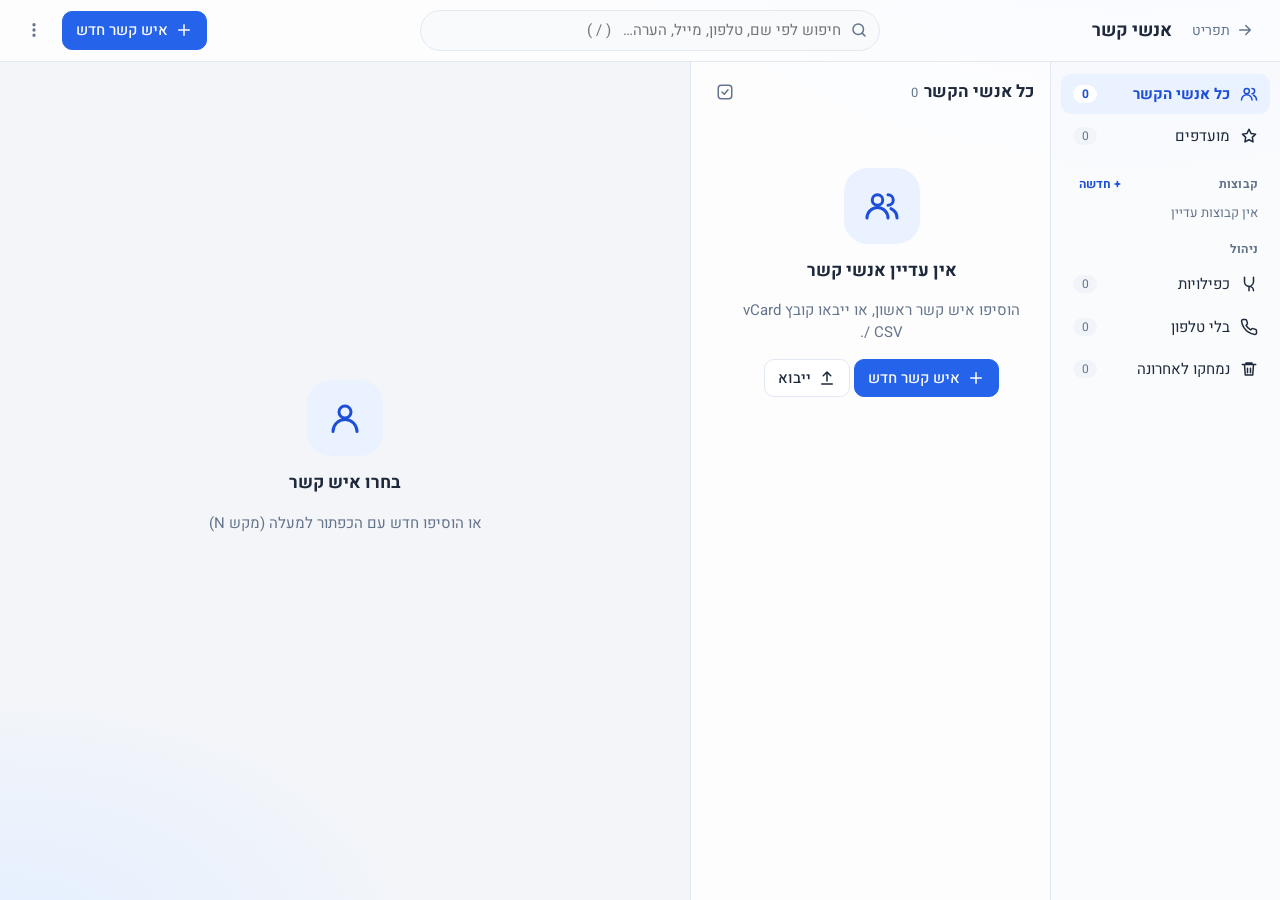
==== commit 837cdae2: "Add files via upload" ====
--- a/contacts.html
+++ b/contacts.html
@@ -241,7 +241,6 @@
 var GCOL=['#2563eb','#16a34a','#ea580c','#9333ea','#db2777','#0d9488','#ca8a04','#dc2626'];
 var PL={mobile:'נייד',home:'בית',work:'עבודה',main:'ראשי',fax:'פקס',other:'אחר'};
 var EL={personal:'אישי',work:'עבודה',other:'אחר'};
-var NOYEAR='1904';
 var S={contacts:[],groups:[],sortBy:'first',view:'all',q:'',sel:null,selmode:false,picked:{}};
 var undoSnap=null,toastT=null;
 
@@ -282,6 +281,7 @@
 function uid(){return Date.now().toString(36)+Math.random().toString(36).slice(2,8)}
 function digits(s){return String(s||'').replace(/\D/g,'')}
 function telHref(s){return 'tel:'+String(s).replace(/[^\d+]/g,'')}
+function gmail(a){return 'https://mail.google.com/mail/?view=cm&fs=1&to='+encodeURIComponent(a)}
 function waNum(s){var d=digits(s),p=String(s).trim().charAt(0)==='+';if(p)return d;if(d.indexOf('00')===0)return d.slice(2);if(d.charAt(0)==='0')return '972'+d.slice(1);return d}
 function toast(t,label,fn){var el=$('toast');el.innerHTML='<span>'+esc(t)+'</span>'+(label?'<button>'+esc(label)+'</button>':'');if(label)el.querySelector('button').onclick=function(){fn();el.classList.remove('show')};el.classList.add('show');clearTimeout(toastT);toastT=setTimeout(function(){el.classList.remove('show')},label?6500:2400)}
 function normHe(ch){return({'ך':'כ','ם':'מ','ן':'נ','ף':'פ','ץ':'צ'})[ch]||ch}
@@ -295,7 +295,7 @@
 function avatar(c,cls){var st='background:'+color(c);if(c.photo)return '<div class="av '+(cls||'')+'">'+'<img alt="" src="'+esc(c.photo)+'"></div>';var i=initials(c);return '<div class="av '+(cls||'')+'" style="'+st+'">'+(i?esc(i):ic('user'))+'</div>'}
 function groupById(id){for(var i=0;i<S.groups.length;i++)if(S.groups[i].id===id)return S.groups[i]}
 function byId(id){for(var i=0;i<S.contacts.length;i++)if(S.contacts[i].id===id)return S.contacts[i]}
-function blank(){return{id:uid(),first:'',last:'',company:'',jobTitle:'',phones:[],emails:[],address:'',website:'',bday:'',notes:'',fav:false,groups:[],photo:'',created:Date.now(),updated:Date.now()}}
+function blank(){return{id:uid(),first:'',last:'',company:'',jobTitle:'',phones:[],emails:[],address:'',website:'',notes:'',fav:false,groups:[],photo:'',created:Date.now(),updated:Date.now()}}
 function fixC(c){var b=blank();for(var k in b)if(c[k]==null)c[k]=b[k];c.phones=(c.phones||[]).filter(function(p){return p&&p.value});c.emails=(c.emails||[]).filter(function(p){return p&&p.value});c.groups=c.groups||[];return c}
 
 /* ---------- storage ---------- */
@@ -313,27 +313,18 @@
 
 /* ---------- query ---------- */
 function live(){return S.contacts.filter(function(c){return !c.deleted})}
-function nextBday(c){
-  if(!c.bday)return null;var m=c.bday.match(/^(\d{4})-(\d\d)-(\d\d)$/);if(!m)return null;
-  var now=new Date();now.setHours(0,0,0,0);var y=now.getFullYear(),mo=+m[2]-1,d=+m[3];
-  var t=new Date(y,mo,d);if(t<now)t=new Date(y+1,mo,d);
-  return Math.round((t-now)/864e5);
-}
-function ageOf(c){var m=c.bday&&c.bday.match(/^(\d{4})-(\d\d)-(\d\d)$/);if(!m||m[1]<=NOYEAR)return null;var n=new Date(),a=n.getFullYear()-(+m[1]);if(n.getMonth()+1<+m[2]||(n.getMonth()+1===+m[2]&&n.getDate()<+m[3]))a--;return a}
 function hay(c){var g=c.groups.map(function(i){var x=groupById(i);return x?x.name:''}).join(' ');return [c.first,c.last,c.company,c.jobTitle,c.address,c.website,c.notes,g].concat(c.phones.map(function(p){return p.value+' '+digits(p.value)}),c.emails.map(function(p){return p.value})).join(' ').toLowerCase()}
 function filtered(){
   var v=S.view,arr;
   if(v==='trash')arr=S.contacts.filter(function(c){return c.deleted});
   else{arr=live();
     if(v==='fav')arr=arr.filter(function(c){return c.fav});
-    else if(v==='bday')arr=arr.filter(function(c){return c.bday&&nextBday(c)!=null});
     else if(v.indexOf('g:')===0){var gid=v.slice(2);arr=arr.filter(function(c){return c.groups.indexOf(gid)>-1})}
     else if(v==='nophone')arr=arr.filter(function(c){return !c.phones.length});
   }
   if(S.q){var q=S.q.toLowerCase().trim(),dq=digits(q),words=q.split(/\s+/);
     arr=arr.filter(function(c){var h=hay(c);return words.every(function(w){return h.indexOf(w)>-1})||(dq.length>=3&&h.indexOf(dq)>-1)})}
-  if(v==='bday')arr.sort(function(a,b){return nextBday(a)-nextBday(b)});
-  else arr.sort(function(a,b){return cmpKey(sortKey(a),sortKey(b))||sortKey(a).localeCompare(sortKey(b),'he')});
+  arr.sort(function(a,b){return cmpKey(sortKey(a),sortKey(b))||sortKey(a).localeCompare(sortKey(b),'he')});
   return arr;
 }
 
@@ -344,7 +335,6 @@
   function nav(v,icon,label,n){return '<button class="nav'+(S.view===v?' on':'')+'" data-view="'+esc(v)+'">'+icon+'<span>'+esc(label)+'</span>'+(n!=null?'<span class="n">'+n+'</span>':'')+'</button>'}
   h+=nav('all',ic('users'),'כל אנשי הקשר',live().length);
   h+=nav('fav',ic('star'),'מועדפים',cnt(function(c){return c.fav}));
-  h+=nav('bday',ic('cake'),'ימי הולדת',cnt(function(c){return c.bday}));
   h+='<div class="side-h"><span>קבוצות</span><button data-act="newgroup">+ חדשה</button></div>';
   S.groups.forEach(function(g,i){h+=nav('g:'+g.id,'<span class="gdot" style="background:'+g.color+'"></span>',g.name,cnt(function(c){return c.groups.indexOf(g.id)>-1}))});
   if(!S.groups.length)h+='<div style="color:var(--mut);font-size:13px;padding:2px 12px">אין קבוצות עדיין</div>';
@@ -357,11 +347,10 @@
 }
 
 /* ---------- render: list ---------- */
-var VT={all:'כל אנשי הקשר',fav:'מועדפים',bday:'ימי הולדת',dups:'כפילויות',nophone:'בלי מספר טלפון',trash:'נמחקו לאחרונה'};
+var VT={all:'כל אנשי הקשר',fav:'מועדפים',dups:'כפילויות',nophone:'בלי מספר טלפון',trash:'נמחקו לאחרונה'};
 function viewTitle(){if(VT[S.view])return VT[S.view];var g=groupById(S.view.slice(2));return g?g.name:'אנשי קשר'}
 function rowHtml(c,opt){
   opt=opt||{};var sub=c.company&&fullName(c)?c.company:(c.phones[0]?c.phones[0].value:(c.emails[0]?c.emails[0].value:''));
-  if(S.view==='bday'){var n=nextBday(c);sub=n===0?'🎂 היום!':n===1?'מחר':'בעוד '+n+' ימים'}
   if(c.deleted){var left=30-Math.floor((Date.now()-c.deleted)/864e5);sub='יימחק לצמיתות בעוד '+Math.max(left,0)+' ימים'}
   return '<div class="row'+(S.sel===c.id&&!opt.dup?' on':'')+(S.picked[c.id]?' pk':'')+'" data-id="'+c.id+'" tabindex="0" role="button">'
    +'<span class="ck">'+ic('check')+'</span>'+avatar(c)
@@ -376,10 +365,10 @@
   $('vt').innerHTML=esc(viewTitle())+'<small>'+arr.length+'</small>';
   if(!arr.length){
     var all=live().length;
-    var msg=S.q?['לא נמצאו תוצאות','נסו מילה אחרת או חפשו לפי מספר טלפון.']:S.view==='trash'?['הפח ריק','אנשי קשר שנמחקו יופיעו כאן למשך 30 יום.']:S.view==='fav'?['אין מועדפים','סמנו איש קשר בכוכב כדי לראות אותו כאן.']:S.view==='bday'?['אין ימי הולדת','הוסיפו תאריך לידה לאיש קשר כדי לראות אותו כאן.']:all?['אין כאן אנשי קשר','']:['אין עדיין אנשי קשר','הוסיפו איש קשר ראשון, או ייבאו קובץ vCard / CSV.'];
+    var msg=S.q?['לא נמצאו תוצאות','נסו מילה אחרת או חפשו לפי מספר טלפון.']:S.view==='trash'?['הפח ריק','אנשי קשר שנמחקו יופיעו כאן למשך 30 יום.']:S.view==='fav'?['אין מועדפים','סמנו איש קשר בכוכב כדי לראות אותו כאן.']:all?['אין כאן אנשי קשר','']:['אין עדיין אנשי קשר','הוסיפו איש קשר ראשון, או ייבאו קובץ vCard / CSV.'];
     h='<div class="empty"><div class="big">'+ic('users')+'</div><h3>'+msg[0]+'</h3><p>'+msg[1]+'</p>'+(!all&&!S.q?'<button class="btn pri" data-act="new">'+ic('plus')+'איש קשר חדש</button> <button class="btn" data-act="import">'+ic('ul')+'ייבוא</button>':'')+'</div>';
     $('list').innerHTML=h;$('az').innerHTML='';renderBulk();return}
-  var byLetter=S.view!=='bday'&&S.view!=='trash';
+  var byLetter=S.view!=='trash';
   arr.forEach(function(c){
     if(byLetter){var L=letter(c);if(L!==last){last=L;letters.push(L);h+='<div class="sec" id="sec-'+letters.length+'">'+esc(L)+'</div>'}}
     h+=rowHtml(c)});
@@ -400,7 +389,6 @@
 /* ---------- render: detail ---------- */
 function fld(k,v,mini){return '<div class="fld"><span class="k">'+k+'</span><div class="v">'+v+'</div>'+(mini?'<div class="mini">'+mini+'</div>':'')+'</div>'}
 function copyBtn(t){return '<button data-copy="'+esc(t)+'" title="העתקה" aria-label="העתקה">'+ic('copy')+'</button>'}
-function fmtDate(s){var m=s.match(/^(\d{4})-(\d\d)-(\d\d)$/);if(!m)return s;var mn=['ינואר','פברואר','מרץ','אפריל','מאי','יוני','יולי','אוגוסט','ספטמבר','אוקטובר','נובמבר','דצמבר'];return (+m[3])+' ב'+mn[+m[2]-1]+(m[1]>NOYEAR?' '+m[1]:'')}
 function renderDetail(){
   var c=S.sel&&byId(S.sel),el=$('detail');
   if(!c){document.body.classList.remove('showd');el.innerHTML='<div class="dempty"><div><div class="empty" style="padding:0"><div class="big">'+ic('user')+'</div><h3>בחרו איש קשר</h3><p>או הוסיפו חדש עם הכפתור למעלה (מקש N)</p></div></div></div>';return}
@@ -415,18 +403,17 @@
      +'<a class="act'+(p?'':' dis')+'" '+(p?'href="'+esc(telHref(p.value))+'"':'')+'>'+ic('phone')+'התקשר</a>'
      +'<a class="act'+(p?'':' dis')+'" '+(p?'href="sms:'+esc(String(p.value).replace(/[^\d+]/g,''))+'"':'')+'>'+ic('sms')+'הודעה</a>'
      +'<a class="act'+(p?'':' dis')+'" '+(p?'href="https://wa.me/'+esc(waNum(p.value))+'" target="_blank" rel="noopener"':'')+'>'+ic('wa')+'וואטסאפ</a>'
-     +'<a class="act'+(e?'':' dis')+'" '+(e?'href="mailto:'+esc(e.value)+'"':'')+'>'+ic('mail')+'מייל</a></div>';
+     +'<a class="act'+(e?'':' dis')+'" '+(e?'href="'+esc(gmail(e.value))+'" target="_blank" rel="noopener"':'')+'>'+ic('mail')+'מייל</a></div>';
   }
   var rows='';
   c.phones.forEach(function(p){rows+=fld(PL[p.label]||'טלפון','<bdi dir="ltr"><a href="'+esc(telHref(p.value))+'">'+esc(p.value)+'</a></bdi>',
     '<a href="sms:'+esc(String(p.value).replace(/[^\d+]/g,''))+'" title="הודעה">'+ic('sms')+'</a><a href="https://wa.me/'+esc(waNum(p.value))+'" target="_blank" rel="noopener" title="וואטסאפ">'+ic('wa')+'</a>'+copyBtn(p.value))});
-  c.emails.forEach(function(p){rows+=fld(EL[p.label]||'מייל','<bdi dir="ltr"><a href="mailto:'+esc(p.value)+'">'+esc(p.value)+'</a></bdi>',copyBtn(p.value))});
+  c.emails.forEach(function(p){rows+=fld(EL[p.label]||'מייל','<bdi dir="ltr"><a href="'+esc(gmail(p.value))+'" target="_blank" rel="noopener">'+esc(p.value)+'</a></bdi>',copyBtn(p.value))});
   if(rows)h+='<div class="block">'+rows+'</div>';
   var more='';
   if(c.company)more+=fld('חברה',esc(c.company));
   if(c.address)more+=fld('כתובת','<span class="notes">'+esc(c.address)+'</span>','<a href="https://www.google.com/maps/search/?api=1&query='+encodeURIComponent(c.address)+'" target="_blank" rel="noopener" title="פתיחה במפה">'+ic('map')+'</a>'+copyBtn(c.address));
   if(c.website){var u=/^https?:/i.test(c.website)?c.website:'https://'+c.website;more+=fld('אתר','<bdi dir="ltr"><a href="'+esc(u)+'" target="_blank" rel="noopener">'+esc(c.website)+'</a></bdi>')}
-  if(c.bday){var n=nextBday(c),a=ageOf(c);more+=fld('יום הולדת',esc(fmtDate(c.bday))+(a!=null?' · גיל '+a:'')+(n!=null?'<div style="color:var(--mut);font-size:13px">'+(n===0?'🎂 היום!':n===1?'מחר':'בעוד '+n+' ימים')+'</div>':''))}
   if(more)h+='<div class="block">'+more+'</div>';
   if(c.notes)h+='<div class="block">'+fld('הערות','<div class="notes">'+esc(c.notes)+'</div>')+'</div>';
   h+='<div class="meta">נוצר '+new Date(c.created).toLocaleDateString('he-IL')+(c.updated>c.created+6e4?' · עודכן '+new Date(c.updated).toLocaleDateString('he-IL'):'')+'</div>';
@@ -460,7 +447,7 @@
 function mergeContacts(list){
   var b=list[0];
   list.slice(1).forEach(function(o){
-    ['first','last','company','jobTitle','address','website','bday','photo'].forEach(function(k){if(!b[k]&&o[k])b[k]=o[k]});
+    ['first','last','company','jobTitle','address','website','photo'].forEach(function(k){if(!b[k]&&o[k])b[k]=o[k]});
     o.phones.forEach(function(p){if(!b.phones.some(function(x){return digits(x.value)===digits(p.value)}))b.phones.push(p)});
     o.emails.forEach(function(p){if(!b.emails.some(function(x){return x.value.toLowerCase()===p.value.toLowerCase()}))b.emails.push(p)});
     o.groups.forEach(function(g){if(b.groups.indexOf(g)<0)b.groups.push(g)});
@@ -490,7 +477,7 @@
    +'<label class="l">טלפונים</label><div class="multi" id="eP"></div><button type="button" class="add" data-add="phones">'+ic('plus')+'הוספת טלפון</button>'
    +'<label class="l">מיילים</label><div class="multi" id="eM"></div><button type="button" class="add" data-add="emails">'+ic('plus')+'הוספת מייל</button>'
    +'<label class="l" for="eAdr">כתובת</label><textarea class="in" id="eAdr" style="min-height:58px">'+esc(E.address)+'</textarea>'
-   +'<div class="g2"><div><label class="l" for="eWeb">אתר</label><input class="in" dir="ltr" style="text-align:right" id="eWeb" value="'+esc(E.website)+'"></div><div><label class="l" for="eBd">יום הולדת</label><input class="in" type="date" id="eBd" value="'+(E.bday&&E.bday.slice(0,4)>NOYEAR?esc(E.bday):'')+'"></div></div>'
+   +'<label class="l" for="eWeb">אתר</label><input class="in" dir="ltr" style="text-align:right" id="eWeb" value="'+esc(E.website)+'">'
    +'<label class="l">קבוצות</label><div class="gpick" id="eG">'+(S.groups.length?S.groups.map(function(g){return '<label><input type="checkbox" value="'+g.id+'"'+(E.groups.indexOf(g.id)>-1?' checked':'')+'><span class="gdot" style="background:'+g.color+'"></span>'+esc(g.name)+'</label>'}).join(''):'<span style="color:var(--mut);font-size:13px">אין קבוצות. אפשר ליצור בתפריט הצד.</span>')+'</div>'
    +'<label class="l" for="eNotes">הערות</label><textarea class="in" id="eNotes">'+esc(E.notes)+'</textarea>'
    +'</div><div class="df"><span class="err" id="eErr"></span><button type="button" class="btn" data-close>ביטול</button><button type="submit" class="btn pri">שמירה</button></div></form>';
@@ -506,7 +493,7 @@
 function collect(){
   E.first=$('eFirst').value.trim();E.last=$('eLast').value.trim();E.company=$('eComp').value.trim();E.jobTitle=$('eJob').value.trim();
   E.phones=readMulti($('eP'));E.emails=readMulti($('eM'));
-  E.address=$('eAdr').value.trim();E.website=$('eWeb').value.trim();E.bday=$('eBd').value||(E.bday&&E.bday.slice(0,4)===NOYEAR?E.bday:'');E.notes=$('eNotes').value.trim();
+  E.address=$('eAdr').value.trim();E.website=$('eWeb').value.trim();E.notes=$('eNotes').value.trim();
   E.groups=Array.prototype.map.call($('eG').querySelectorAll('input:checked'),function(i){return i.value});
 }
 function saveEditor(){
@@ -564,7 +551,6 @@
     c.emails.forEach(function(p){L.push('EMAIL;TYPE='+(p.label==='work'?'WORK':p.label==='personal'?'HOME':'OTHER')+':'+p.value)});
     if(c.address)L.push('ADR;TYPE=HOME:;;'+vEsc(c.address.replace(/\n/g,', '))+';;;;');
     if(c.website)L.push('URL:'+c.website);
-    if(c.bday)L.push('BDAY:'+(c.bday.slice(0,4)===NOYEAR?'--'+c.bday.slice(5):c.bday));
     if(c.notes)L.push('NOTE:'+vEsc(c.notes));
     var gn=c.groups.map(function(i){var g=groupById(i);return g?vEsc(g.name):''}).filter(Boolean);if(gn.length)L.push('CATEGORIES:'+gn.join(','));
     if(c.fav)L.push('X-FAVORITE:1');
@@ -596,7 +582,6 @@
         case 'EMAIL':c.emails.push({label:/WORK/.test(params)?'work':/HOME|INTERNET/.test(params)&&!/OTHER/.test(params)?'personal':'other',value:val.trim()});break;
         case 'ADR':c.address=c.address||vSplit(val).map(vUn).filter(Boolean).join(', ');break;
         case 'URL':c.website=c.website||val.trim();break;
-        case 'BDAY':var m=val.replace(/-/g,'').match(/^(\d{4})?(\d\d)(\d\d)/);if(m)c.bday=(m[1]||NOYEAR)+'-'+m[2]+'-'+m[3];break;
         case 'NOTE':c.notes=vUn(val);break;
         case 'CATEGORIES':c._cats=vSplit(val.replace(/,/g,';')).map(vUn).map(function(x){return x.trim()}).filter(Boolean);break;
         case 'X-FAVORITE':c.fav=val.trim()==='1';break;
@@ -627,7 +612,7 @@
   var iF=find(/^(first name|given name|שם פרטי|first)$/),iL=find(/^(last name|family name|surname|שם משפחה|last)$/),iN=find(/^(name|full name|שם|שם מלא|display name)$/);
   var iC=find(/^(company|organization|organization name|organization 1 - name|חברה|מוסד|ארגון)/),iJ=find(/^(job title|title|organization 1 - title|תפקיד)/);
   var iP=findAll(/phone|tel|mobile|טלפון|נייד|פלאפון|סלולרי/).filter(function(i){return !/type|label|סוג/.test(H[i])}),iM=findAll(/e-?mail|מייל|דוא/).filter(function(i){return !/type|label|סוג/.test(H[i])});
-  var iA=find(/address|כתובת/),iW=find(/website|url|אתר/),iB=find(/birthday|bday|יום הולדת|תאריך לידה/),iNo=find(/notes?|הערות|הערה/),iG=find(/labels?|groups?|categories|קבוצ/);
+  var iA=find(/address|כתובת/),iW=find(/website|url|אתר/),iNo=find(/notes?|הערות|הערה/),iG=find(/labels?|groups?|categories|קבוצ/);
   var out=[];
   rows.slice(1).forEach(function(r){
     var c=blank(),g=function(i){return i>-1&&r[i]?String(r[i]).trim():''};
@@ -635,8 +620,6 @@
     c.company=g(iC);c.jobTitle=g(iJ);c.address=g(iA);c.website=g(iW);c.notes=g(iNo);
     iP.forEach(function(i){String(r[i]||'').split(/\s*:::\s*/).forEach(function(v){v=v.trim();if(v)c.phones.push({label:'mobile',value:v})})});
     iM.forEach(function(i){String(r[i]||'').split(/\s*:::\s*/).forEach(function(v){v=v.trim();if(v)c.emails.push({label:'personal',value:v})})});
-    var b=g(iB);var m=b.match(/^(\d{4})-(\d\d)-(\d\d)/)||b.match(/^(\d\d?)[\/.](\d\d?)[\/.](\d{4})$/);
-    if(m){c.bday=m[1].length===4?m[1]+'-'+m[2]+'-'+m[3]:m[3]+'-'+('0'+m[2]).slice(-2)+'-'+('0'+m[1]).slice(-2)}
     var gs=g(iG);if(gs)c._cats=gs.split(/\s*:::\s*|\s*;\s*/).map(function(x){return x.replace(/^\*\s*/,'').trim()}).filter(function(x){return x&&x!=='myContacts'});
     if(c.first||c.last||c.company||c.phones.length||c.emails.length)out.push(c);
   });
@@ -645,10 +628,10 @@
 function csvCell(s){s=String(s==null?'':s);return /[",\n\r;]/.test(s)?'"'+s.replace(/"/g,'""')+'"':s}
 function toCsv(list){
   var maxP=Math.max.apply(null,[1].concat(list.map(function(c){return c.phones.length}))),maxE=Math.max.apply(null,[1].concat(list.map(function(c){return c.emails.length})));
-  var h=['שם פרטי','שם משפחה','חברה','תפקיד'],i;for(i=1;i<=maxP;i++)h.push('טלפון '+i);for(i=1;i<=maxE;i++)h.push('מייל '+i);h=h.concat(['כתובת','אתר','יום הולדת','קבוצות','מועדף','הערות']);
+  var h=['שם פרטי','שם משפחה','חברה','תפקיד'],i;for(i=1;i<=maxP;i++)h.push('טלפון '+i);for(i=1;i<=maxE;i++)h.push('מייל '+i);h=h.concat(['כתובת','אתר','קבוצות','מועדף','הערות']);
   var rows=[h.map(csvCell).join(',')];
   list.forEach(function(c){var r=[c.first,c.last,c.company,c.jobTitle];for(i=0;i<maxP;i++)r.push(c.phones[i]?c.phones[i].value:'');for(i=0;i<maxE;i++)r.push(c.emails[i]?c.emails[i].value:'');
-    r=r.concat([c.address,c.website,c.bday&&c.bday.slice(0,4)>NOYEAR?c.bday:c.bday?c.bday.slice(5):'',c.groups.map(function(g){var x=groupById(g);return x?x.name:''}).filter(Boolean).join(';'),c.fav?'כן':'',c.notes]);rows.push(r.map(csvCell).join(','))});
+    r=r.concat([c.address,c.website,c.groups.map(function(g){var x=groupById(g);return x?x.name:''}).filter(Boolean).join(';'),c.fav?'כן':'',c.notes]);rows.push(r.map(csvCell).join(','))});
   return '\uFEFF'+rows.join('\r\n');
 }
 function download(name,text,type){var a=document.createElement('a'),u=URL.createObjectURL(new Blob([text],{type:type+';charset=utf-8'}));a.href=u;a.download=name;document.body.appendChild(a);a.click();setTimeout(function(){URL.revokeObjectURL(u);a.remove()},500)}
